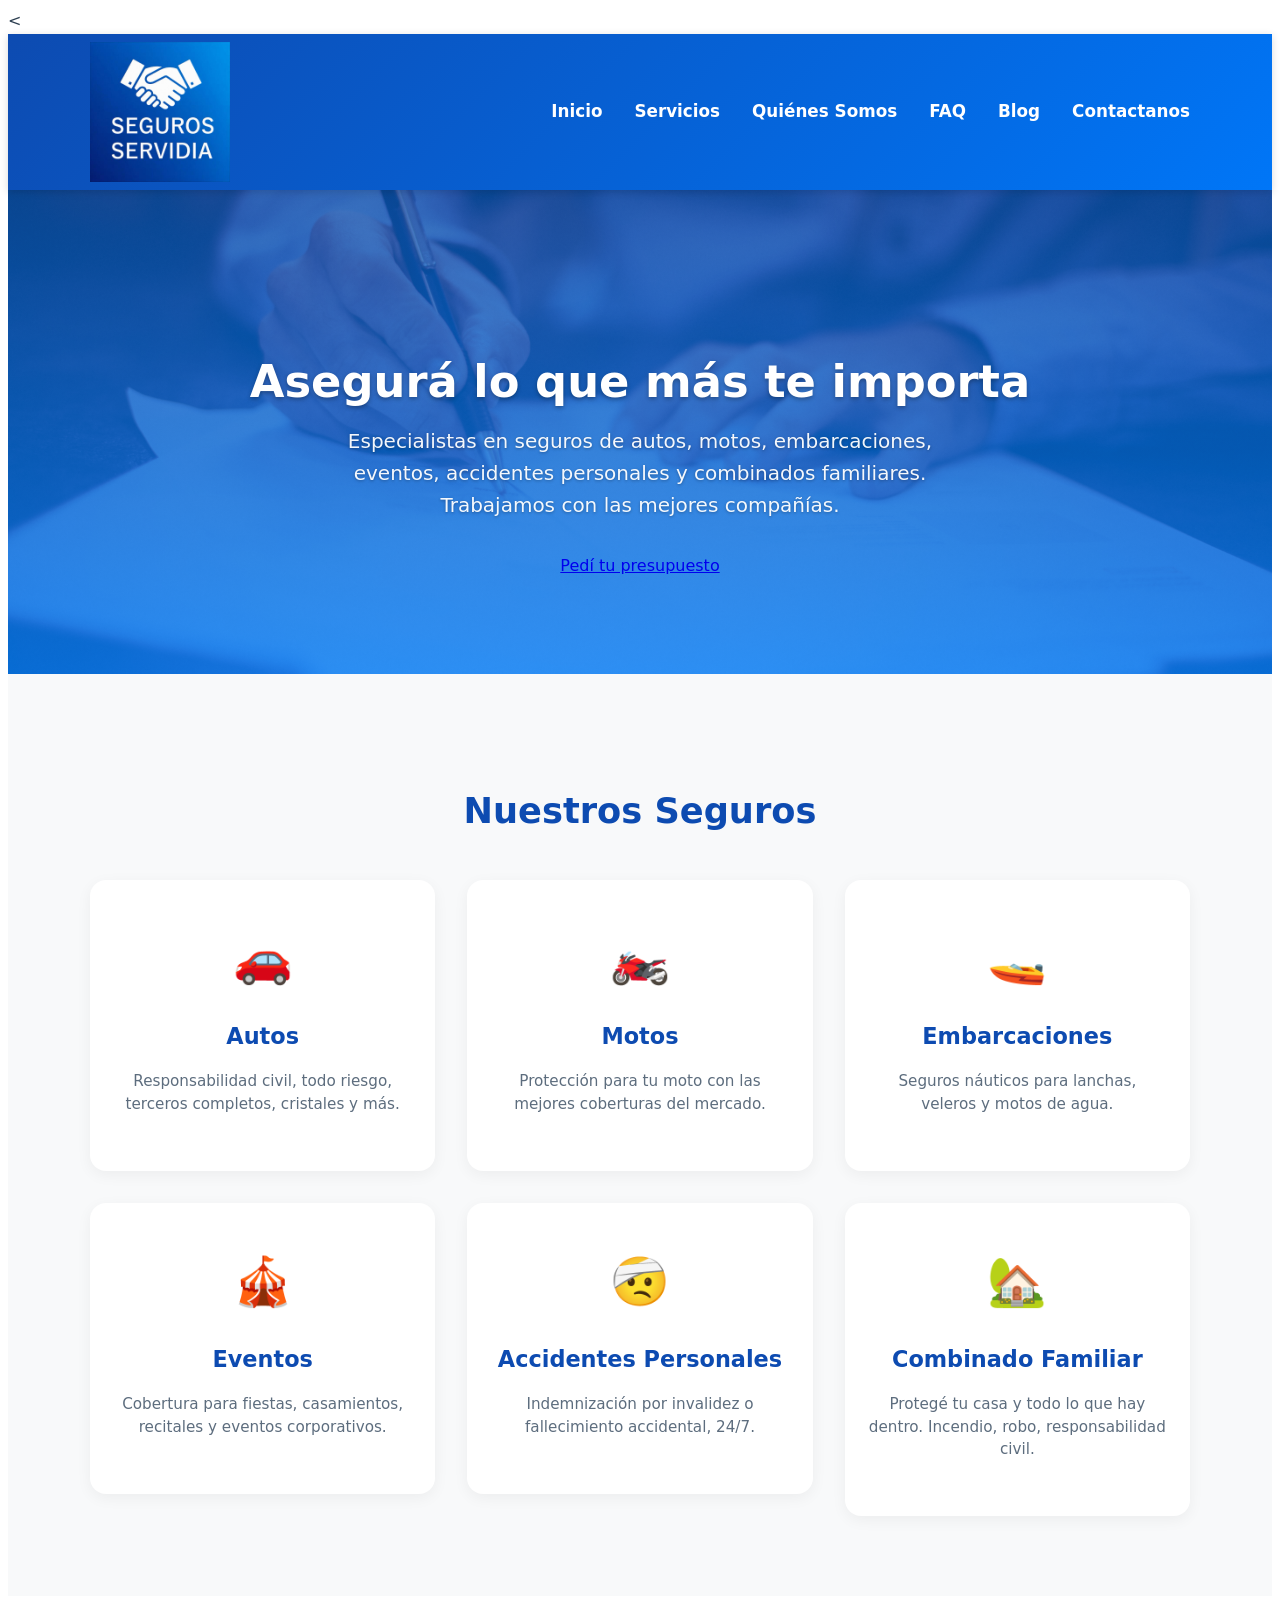
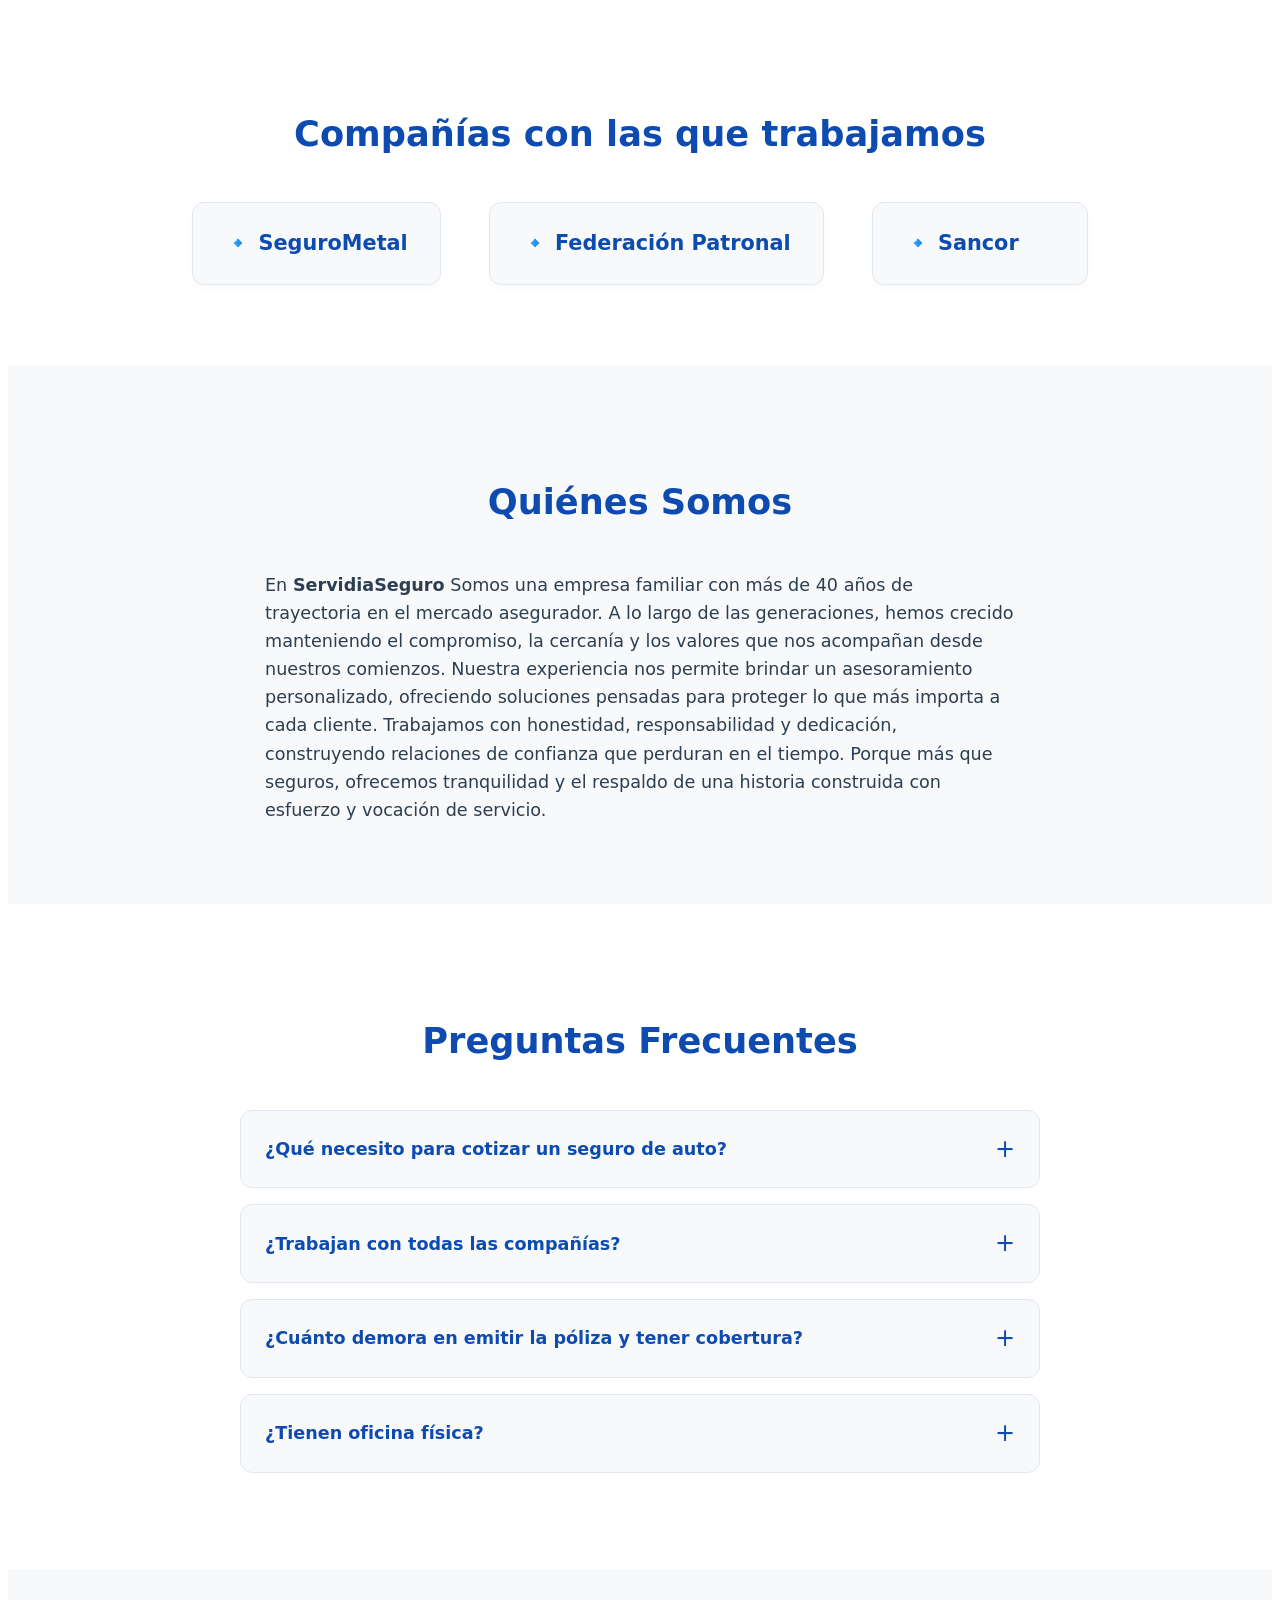
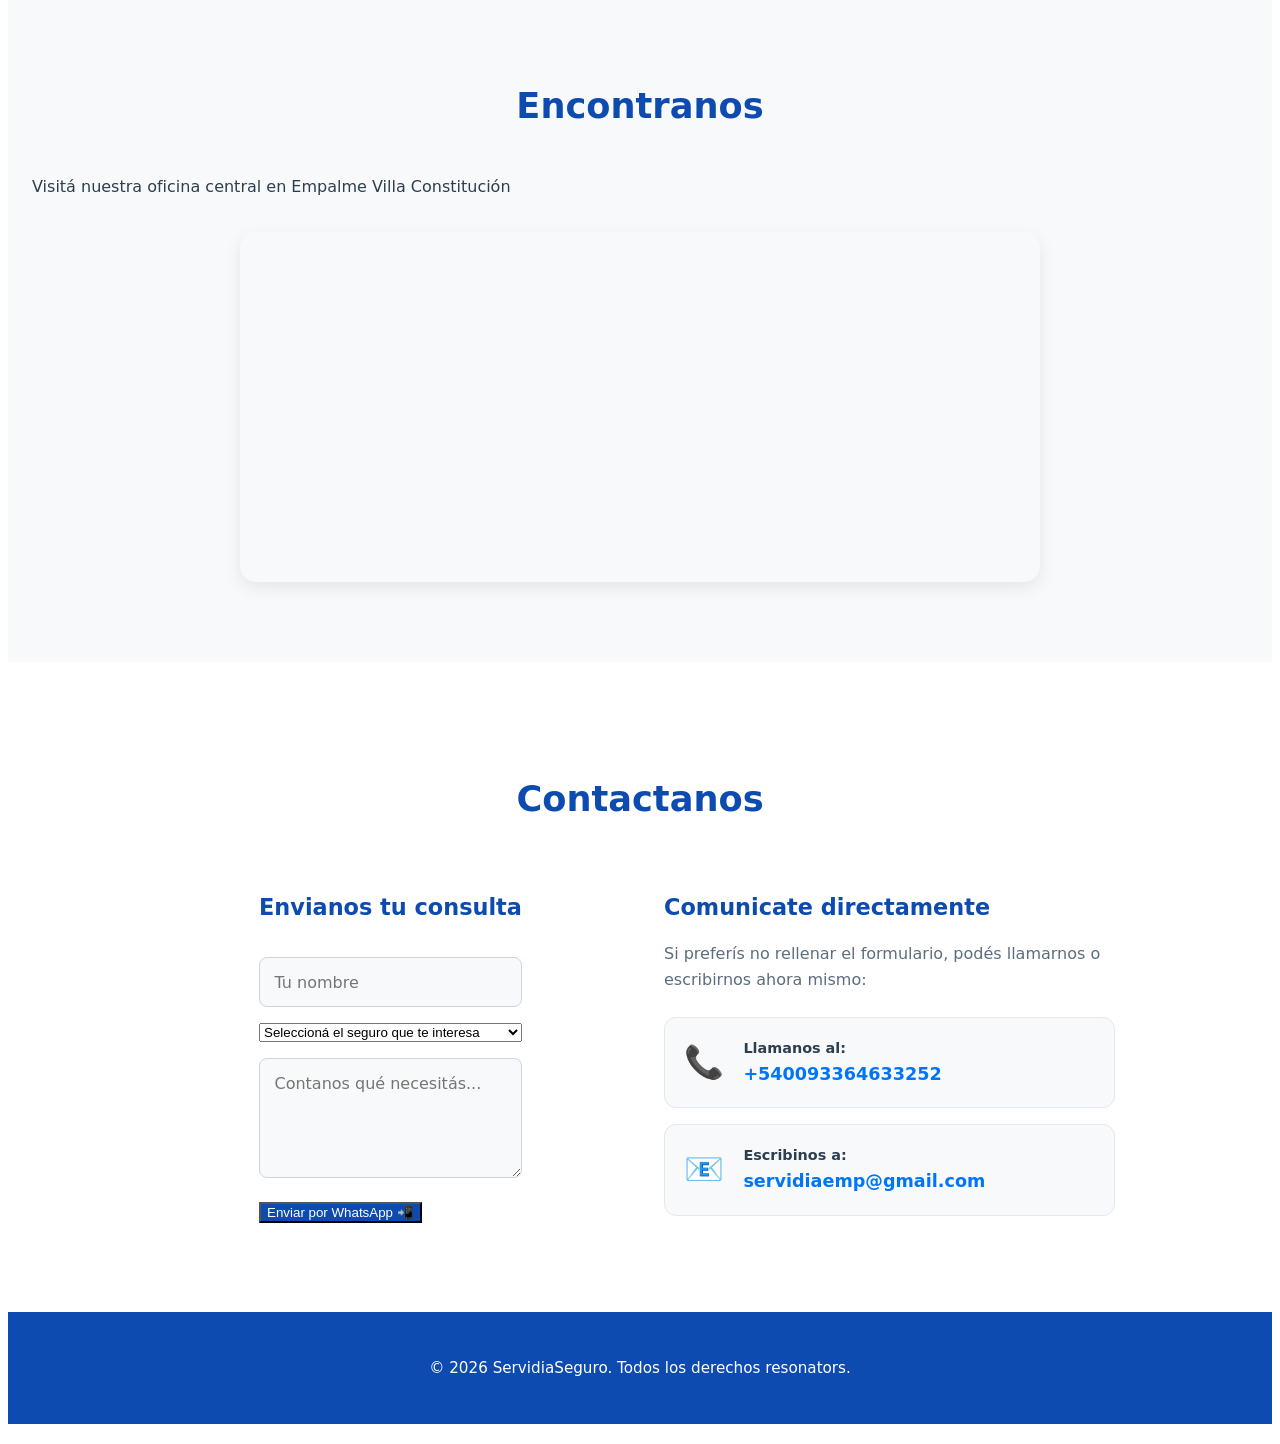
==== index.html @ 4198d8c7 "Add files via upload" ====
<<!DOCTYPE html>
<html lang="es">
<head>
    <meta charset="UTF-8">
    <meta name="viewport" content="width=device-width, initial-scale=1.0">
    <title>ServidiaSeguro – Protección inteligente</title>
    <link rel="stylesheet" href="estilos.css">
</head>
<body>

    <header>
        <div class="container">
            <div class="logo">
                <img src="LOGO.jpeg" alt="Servidia Seguros" class="logo-img-grande">
            </div>
            <nav>
                <ul>
                    <li><a href="index.html">Inicio</a></li>
                    <li><a href="#servicios">Servicios</a></li>
                    <li><a href="#quienes-somos">Quiénes Somos</a></li>
                    <li><a href="#faq">FAQ</a></li>
                    <li><a href="blog.html">Blog</a></li>
                    <li><a href="#contactanos">Contactanos</a></li>
                </ul>
            </nav>
        </div>
    </header>

    <section id="inicio" class="hero">
        <h1>Asegurá lo que más te importa</h1>
        <p>Especialistas en seguros de autos, motos, embarcaciones, eventos, accidentes personales y combinados familiares.<br> Trabajamos con las mejores compañías.</br> </p>
        <a href="#contactanos" class="btn">Pedí tu presupuesto</a>
    </section>

    <section id="servicios">
        <h2>Nuestros Seguros</h2>
        <div class="grid">
            <a href="#contactanos" class="card-link">
                <div class="card">
                    <div class="icono">🚗</div>
                    <h3>Autos</h3>
                    <p>Responsabilidad civil, todo riesgo, terceros completos, cristales y más.</p>
                </div>
            </a>
            <a href="#contactanos" class="card-link">
                <div class="card">
                    <div class="icono">🏍️</div>
                    <h3>Motos</h3>
                    <p>Protección para tu moto con las mejores coberturas del mercado.</p>
                </div>
            </a>
            <a href="#contactanos" class="card-link">
                <div class="card">
                    <div class="icono">🚤</div>
                    <h3>Embarcaciones</h3>
                    <p>Seguros náuticos para lanchas, veleros y motos de agua.</p>
                </div>
            </a>
            <a href="#contactanos" class="card-link">
                <div class="card">
                    <div class="icono">🎪</div>
                    <h3>Eventos</h3>
                    <p>Cobertura para fiestas, casamientos, recitales y eventos corporativos.</p>
                </div>
            </a>
            <a href="#contactanos" class="card-link">
                <div class="card">
                    <div class="icono">🤕</div>
                    <h3>Accidentes Personales</h3>
                    <p>Indemnización por invalidez o fallecimiento accidental, 24/7.</p>
                </div>
            </a>
            <a href="#contactanos" class="card-link">
                <div class="card">
                    <div class="icono">🏡</div>
                    <h3>Combinado Familiar</h3>
                    <p>Protegé tu casa y todo lo que hay dentro. Incendio, robo, responsabilidad civil.</p>
                </div>
            </a>
        </div>
    </section>

    <section id="companias">
        <h2>Compañías con las que trabajamos</h2>
        <div class="companias-lista">
            <div class="compania">🔹 SeguroMetal</div>
            <div class="compania">🔹 Federación Patronal</div>
            <div class="compania">🔹 Sancor</div>
        </div>
    </section>

    <section id="quienes-somos">
        <h2>Quiénes Somos</h2>
        <p>En <strong>ServidiaSeguro</strong> 

Somos una empresa familiar con más de 40 años de trayectoria en el mercado asegurador. A lo largo de las generaciones, hemos crecido manteniendo el compromiso, la cercanía y los valores que nos acompañan desde nuestros comienzos.

Nuestra experiencia nos permite brindar un asesoramiento personalizado, ofreciendo soluciones pensadas para proteger lo que más importa a cada cliente. Trabajamos con honestidad, responsabilidad y dedicación, construyendo relaciones de confianza que perduran en el tiempo.

Porque más que seguros, ofrecemos tranquilidad y el respaldo de una historia construida con esfuerzo y vocación de servicio.</p>
    </section>

    <section id="faq">
        <h2>Preguntas Frecuentes</h2>
        <div class="faq-container">
            <details>
                <summary>¿Qué necesito para cotizar un seguro de auto?</summary>
                <div class="faq-respuesta">
                    <p>Solo necesitamos el modelo, año y datos del titular. Con eso te armamos la mejor opción en minutos.</p>
                </div>
            </details>
            <details>
                <summary>¿Trabajan con todas las compañías?</summary>
                <div class="faq-respuesta">
                    <p>Colaboramos con SeguroMetal, Federación Patronal, Sancor y otras líderes.</p>
                </div>
            </details>
            <details>
                <summary>¿Cuánto demora en emitir la póliza y tener cobertura?</summary>
                <div class="faq-respuesta">
                    <p>La mayoría de las pólizas se emiten en el día, una vez que completamos los datos.</p>
                </div>
            </details>
            <details>
                <summary>¿Tienen oficina física?</summary>
                <div class="faq-respuesta">
                    <p>Sí, nos encontramos en Empalme Villa Constitución (Italia 90) y en San Nicolas (Moreno 211). También hacemos todo de forma virtual si lo preferís.</p>
                </div>
            </details>
        </div>
    </section>

   <section id="ubicacion">
    <h2>Encontranos</h2>
    <p>Visitá nuestra oficina central en Empalme Villa Constitución</p>
    
    <div class="mapa-contenedor">
        
        <iframe src="https://www.google.com/maps/embed?pb=!1m18!1m12!1m3!1d3336.2253748899534!2d-60.384009188986916!3d-33.26059158770318!2m3!1f0!2f0!3f0!3m2!1i1024!2i768!4f13.1!3m3!1m2!1s0x95b76de46439a6bd%3A0x755d11e213865b2c!2sSEGUROS%20SERVIDIA!5e0!3m2!1ses!2sar!4v1781821529628!5m2!1ses!2sar"  style="border:0;" allowfullscreen="" loading="lazy" referrerpolicy="no-referrer-when-downgrade"><iframe>  style="border:0;" allowfullscreen="" loading="lazy" referrerpolicy="no-referrer-when-downgrade"></iframe>
        
    </div>
</section>
<section id="contactanos">
        <h2>Contactanos</h2>
        
        <div class="contacto-wrapper">
            
            <form id="form-whatsapp" class="contacto-form">
                <h3>Envianos tu consulta</h3>
                <input type="text" id="wa-nombre" placeholder="Tu nombre" required>
                
                <select id="wa-seguro" required>
                    <option value="" disabled selected>Seleccioná el seguro que te interesa</option>
                    <option value="Auto">Seguro de Auto</option>
                    <option value="Moto">Seguro de Moto</option>
                    <option value="Hogar">Seguro de Hogar</option>
                    <option value="Vida">Seguro de Vida</option>
                    <option value="Comercio">Seguro de Comercio / Empresa</option>
                    <option value="Otro">Otro / Otra consulta</option>
                </select>
                
                <textarea id="wa-mensaje" placeholder="Contanos qué necesitás..." required></textarea>
                
                <button type="submit" class="btn">Enviar por WhatsApp 📲</button>
            </form>
            <div class="contacto-directo">
                <h3>Comunicate directamente</h3>
                <p>Si preferís no rellenar el formulario, podés llamarnos o escribirnos ahora mismo:</p>
                
                <div class="info-item">
                    <span class="icono-contacto">📞</span>
                    <div>
                        <strong>Llamanos al:</strong>
                        <a href="tel:+540093364633252">+540093364633252</a>
                    </div>
                </div>

                <div class="info-item">
                    <span class="icono-contacto">📧</span>
                    <div>
                        <strong>Escribinos a:</strong>
                        <a href="mailto:servidiaemp@gmail.com">servidiaemp@gmail.com</a>
                    </div>
                </div>
            </div>

        </div>
    </section>

    <footer>
        <p>© 2026 ServidiaSeguro. Todos los derechos resonators.</p>
    </footer>

    <script>
        document.getElementById('form-whatsapp').addEventListener('submit', function(event) {
            event.preventDefault(); 

            var nombre = document.getElementById('wa-nombre').value;
            var seguro = document.getElementById('wa-seguro').value;
            var mensaje = document.getElementById('wa-mensaje').value;

            var numeroWhatsApp = "+5493400661689"; 

            var texto = "Hola Servidia Seguros, mi nombre es *" + nombre + "*.%0A" +
                        "Me interesa consultar por un seguro para *" + seguro + "*.%0A" +
                        "Mensaje: " + mensaje;

            var url = "https://wa.me/" + numeroWhatsApp + "?text=" + texto;
            window.open(url, '_blank');
        });
    </script></body>
</html>        
<h2>
---- estilos.css ----
//* ========== RESET Y CONFIGURACIÓN GENERAL ========== */
*,
*::before,
*::after {
    box-sizing: border-box;
    margin: 0;
    padding: 0;
}
html {
    scroll-behavior: smooth;
}
body {
    font-family: 'Segoe UI', system-ui, -apple-system, sans-serif;
    color: #2c3e50; /* Texto oscuro principal */
    line-height: 1.6;
    background-color: #ffffff; /* CORREGIDO: Fondo general blanco */
}
img {
    max-width: 100%;
    display: block;
}

:root {
    --azul-oscuro: #0d4bb1;
    --azul-medio: #0076f7;
    --naranja: #e67e22;          
    --naranja-hover: #d35400;    
    --blanco: #ffffff; 
    --gris-claro: #f8f9fa;
    --texto-suave: #5d6d7e;
}

.container {
    max-width: 1100px;
    margin: 0 auto;
    padding: 0 1.5rem;
}

/* ========== CABECERA Y NAVEGACIÓN ========== */
header {
    /* CORREGIDO: El encabezado tiene exactamente el mismo degradado que tu logo */
    background: linear-gradient(135deg, #0d4bb1 0%, #0076f7 100%);
    color: #ffffff;
    position: sticky;
    top: 0;
    z-index: 1000;
    box-shadow: 0 2px 8px rgba(0,0,0,0.15);
}
header .container {
    display: flex;
    flex-wrap: wrap;
    align-items: center;
    justify-content: space-between;
    padding-top: 0.5rem;   
    padding-bottom: 0.5rem;
}

/* Logo grande, destacado y NO cliqueable */
.logo-img-grande {
    height: 140px; /* Tamaño grande ideal para lucir la marca */
    width: auto;
    display: block;
    cursor: default;        
    pointer-events: none;   
}

nav ul {
    list-style: none;
    display: flex;
    flex-wrap: wrap;
    align-items: center;
    gap: 2rem;
}
nav a {
    color: #ffffff;
    text-decoration: none;
    font-weight: 600;
    font-size: 1.05rem;
    transition: color 0.2s;
}
nav a:hover {
    color: #b3d4ff; /* Resalte azul claro */
}

/* ========== SECCIÓN HERO ========== */
.hero {
    /* Agregamos tu imagen de fondo con una capa azul semitransparente para que el texto se lea perfecto */
    background-image: linear-gradient(rgba(13, 75, 177, 0.75), rgba(0, 118, 247, 0.8)), url('FOTO primera pagina.jpg');
    background-size: cover;       /* Hace que la imagen cubra todo el espacio sin deformarse */
    background-position: center;  /* Centra la imagen para que se vean las manos y el papel */
    background-repeat: no-repeat; /* Evita que la imagen se repita como un mosaico */
    
    color: #ffffff;
    text-align: center;
    padding: 8rem 1.5rem 6rem;    /* Agrandamos un poco el espacio para que la foto luzca más */
}

.hero h1 {
    font-size: 2.8rem;
    margin-bottom: 1rem;
    line-height: 1.2;
    text-shadow: 0 2px 4px rgba(0,0,0,0.3); /* Una sombrita al texto para que resalte aún más */
}

.hero p {
    font-size: 1.25rem;
    max-width: 600px;
    margin: 0 auto 2rem;
    opacity: 0.95;
    text-shadow: 0 1px 3px rgba(0,0,0,0.3);
}
/* ========== SECCIONES GENERALES ========== */
section {
    padding: 5rem 1.5rem;
}
section h2 {
    text-align: center;
    font-size: 2.2rem;
    margin-bottom: 2.5rem;
    color: #0d4bb1; /* Títulos de secciones en azul */
}

/* ========== SERVICIOS ========== */
#servicios {
    background: #f8f9fa; /* Fondo gris claro sutil para contrastar tarjetas */
}
.grid {
    display: grid;
    grid-template-columns: repeat(auto-fit, minmax(260px, 1fr));
    gap: 2rem;
    max-width: 1100px;
    margin: 0 auto;
}
.card-link {
    text-decoration: none;
    color: inherit;
    display: block;
    border-radius: 16px;
    transition: transform 0.2s, box-shadow 0.2s;
}
.card-link:hover {
    transform: translateY(-6px);
    box-shadow: 0 14px 28px rgba(0,0,0,0.1);
}
.card {
    background: #ffffff; 
    border-radius: 16px;
    padding: 2.5rem 1.5rem;
    text-align: center;
    box-shadow: 0 4px 15px rgba(0, 0, 0, 0.05);
}
.card .icono {
    font-size: 3rem;
    margin-bottom: 1rem;
}
.card h3 {
    color: #0d4bb1; 
    margin-bottom: 0.7rem;
    font-size: 1.4rem;
    font-weight: 700;
}
.card p {
    color: #5d6d7e; 
    font-size: 0.95rem;
    line-height: 1.5;
}

/* ========== COMPAÑÍAS ========== */
#companias {
    background: #ffffff;
}
.companias-lista {
    display: flex;
    flex-wrap: wrap;
    justify-content: center;
    gap: 3rem;
    margin-top: 2rem;
}
.compania {
    background: #f8f9fa;
    border: 1px solid #e2e8f0;
    padding: 1.5rem 2rem;
    border-radius: 12px;
    font-size: 1.3rem;
    font-weight: 600;
    color: #0d4bb1;
    min-width: 150px;
    box-shadow: 0 4px 6px rgba(0,0,0,0.02);
}

/* ========== QUIÉNES SOMOS ========== */
#quienes-somos {
    background: #f8f9fa;
}
#quienes-somos p {
    max-width: 750px;
    margin: 0 auto;
    font-size: 1.1rem;
    color: #2c3e50;
}

/* ========== FAQ ========== */
#faq {
    background: #ffffff;
}
.faq-container {
    max-width: 800px;
    margin: 0 auto;
}
details {
    background: #f8f9fa;
    border: 1px solid #e2e8f0;
    border-radius: 12px;
    margin-bottom: 1rem;
    overflow: hidden;
}
summary {
    padding: 1.2rem 1.5rem;
    font-size: 1.1rem;
    font-weight: 600;
    color: #0d4bb1;
    cursor: pointer;
    list-style: none;
    display: flex;
    justify-content: space-between;
    align-items: center;
}
summary::-webkit-details-marker {
    display: none;
}
summary::after {
    content: '+';
    font-size: 1.5rem;
    font-weight: 400;
    color: #0d4bb1;
    transition: transform 0.3s;
}
details[open] summary::after {
    content: '−';
    transform: rotate(180deg);
}
.faq-respuesta {
    padding: 0 1.5rem 1.2rem;
    color: #4a5568;
    line-height: 1.6;
}

/* ========== UBICACIÓN ========== */
#ubicacion {
    background: #f8f9fa;
}
.mapa-contenedor {
    max-width: 800px;
    margin: 2rem auto 0;
    border-radius: 16px;
    overflow: hidden;
    box-shadow: 0 6px 18px rgba(0,0,0,0.08);
}
.mapa-contenedor iframe {
    width: 100%;
    height: 350px;
    border: 0;
}

/* ========== CONTACTO ========== */
#contactanos {
    background: #ffffff;
}
form {
    max-width: 550px;
    margin: 0 auto;
    display: flex;
    flex-direction: column;
    gap: 1rem;
}
input,
textarea {
    width: 100%;
    padding: 0.9rem;
    border: 1px solid #cbd5e1;
    background: #f8f9fa;
    color: #2c3e50;
    border-radius: 8px;
    font-family: inherit;
    font-size: 1rem;
    transition: border-color 0.3s;
}
input:focus,
textarea:focus {
    outline: none;
    border-color: #0d4bb1;
    box-shadow: 0 0 0 3px rgba(13, 75, 177, 0.15);
}
textarea {
    resize: vertical;
    min-height: 120px;
}
form button {
    align-self: flex-start;
    background: #0d4bb1;
    color: #ffffff;
}
form button:hover {
    background: #0076f7;
}

/* ========== FOOTER ========== */
footer {
    background: #0d4bb1;
    color: #ffffff;
    text-align: center;
    padding: 1.8rem;
    font-size: 0.95rem;
}

/* ========== BLOG MINI ========== */
.blog-mini {
    background: #f8f9fa;
    padding: 3rem 1.5rem;
    text-align: center;
}
.blog-mini h2 {
    margin-bottom: 1rem;
}
.blog-mini .btn {
    margin-top: 1.5rem;
    background: #0d4bb1;
    color: #ffffff;
}
.blog-mini .btn:hover {
    background: #0076f7;
}

/* ========== RESPONSIVE ========== */
@media (max-width: 650px) {
    header .container {
        flex-direction: column;
        gap: 0.8rem;
    }
    .logo-img-grande {
        height: 100px; 
    }
    .hero h1 {
        font-size: 2rem;
    }
    section h2 {
        font-size: 1.8rem;
    }
}
/* ========== NUEVOS ESTILOS PARA CONTACTO MIXTO ========== */
.contacto-wrapper {
    display: grid;
    grid-template-columns: repeat(auto-fit, minmax(300px, 1fr));
    gap: 3rem;
    max-width: 950px;
    margin: 0 auto;
}

.contacto-form h3, 
.contacto-directo h3 {
    color: #0d4bb1;
    font-size: 1.4rem;
    margin-bottom: 1rem;
    text-align: left;
}

.contacto-directo p {
    color: #5d6d7e;
    margin-bottom: 1.5rem;
    font-size: 1rem;
}

/* Tarjetas individuales de teléfono y mail */
.info-item {
    display: flex;
    align-items: center;
    gap: 1.2rem;
    background: #f8f9fa;
    padding: 1.2rem;
    border-radius: 12px;
    border: 1px solid #e2e8f0;
    margin-bottom: 1rem;
    transition: transform 0.2s;
}

.info-item:hover {
    transform: translateY(-2px);
    box-shadow: 0 4px 10px rgba(0,0,0,0.05);
}

.icono-contacto {
    font-size: 2rem;
}

.info-item strong {
    display: block;
    color: #2c3e50;
    font-size: 0.9rem;
}

.info-item a {
    color: #0076f7;
    text-decoration: none;
    font-weight: 600;
    font-size: 1.1rem;
}

.info-item a:hover {
    text-decoration: underline;
}

/* Ajuste para que el botón del formulario no se estire feo */
.contacto-form .btn {
    align-self: flex-start;
    margin-top: 0.5rem;
    background: #0d4bb1;
    color: #ffffff;
}
.contacto-form .btn:hover {
    background: #0076f7;
}
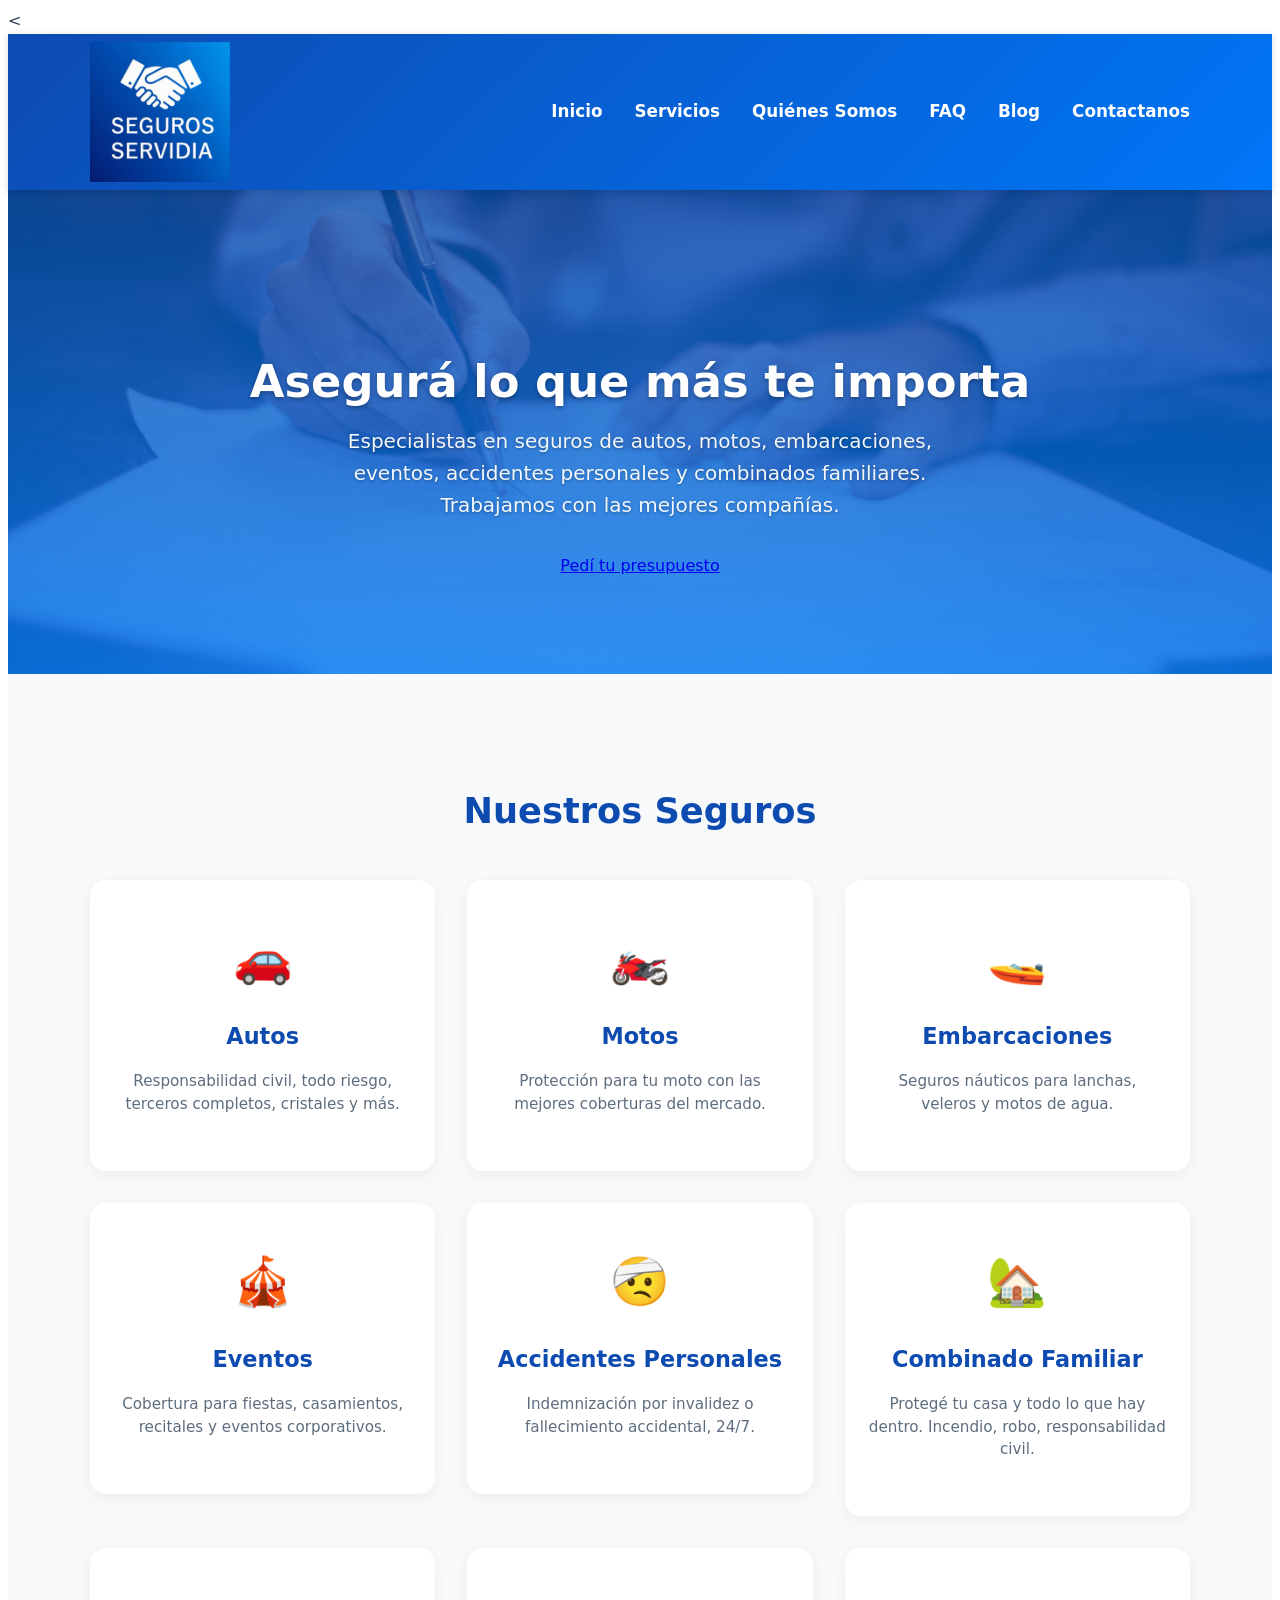
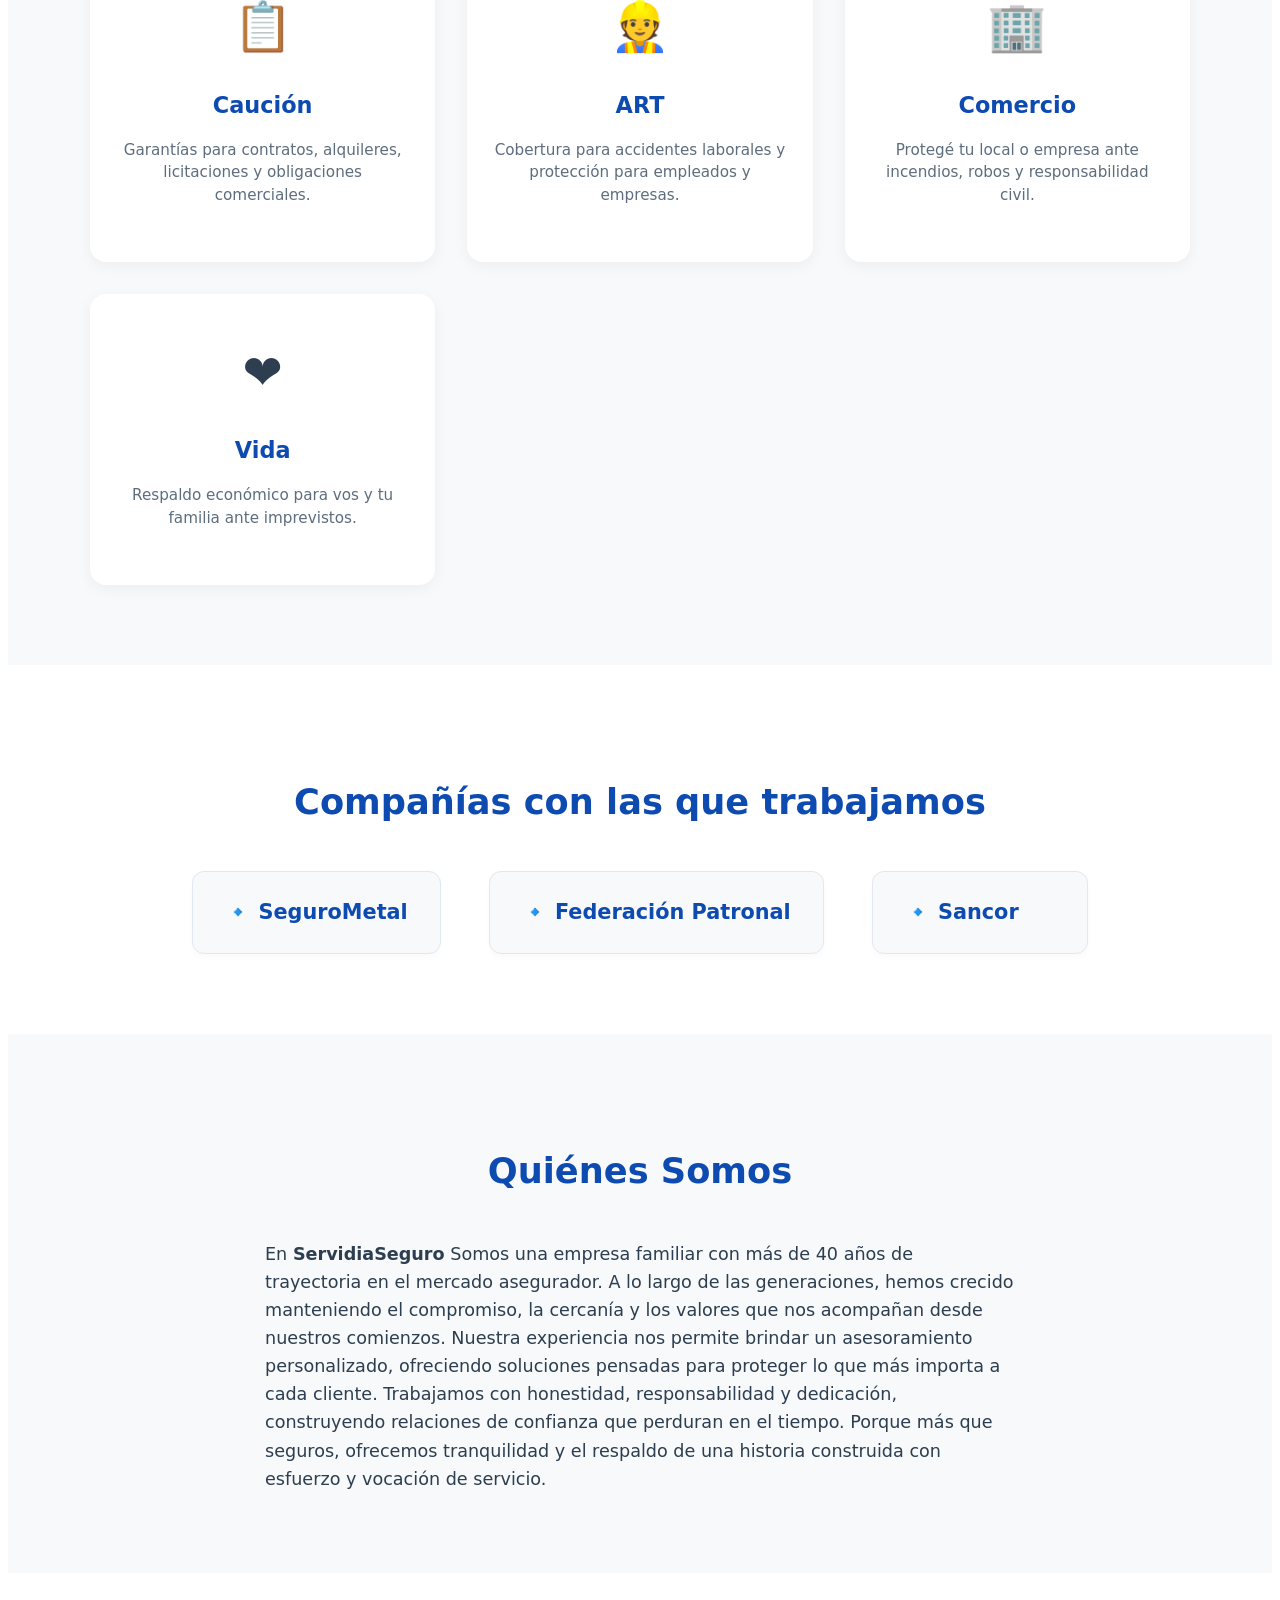
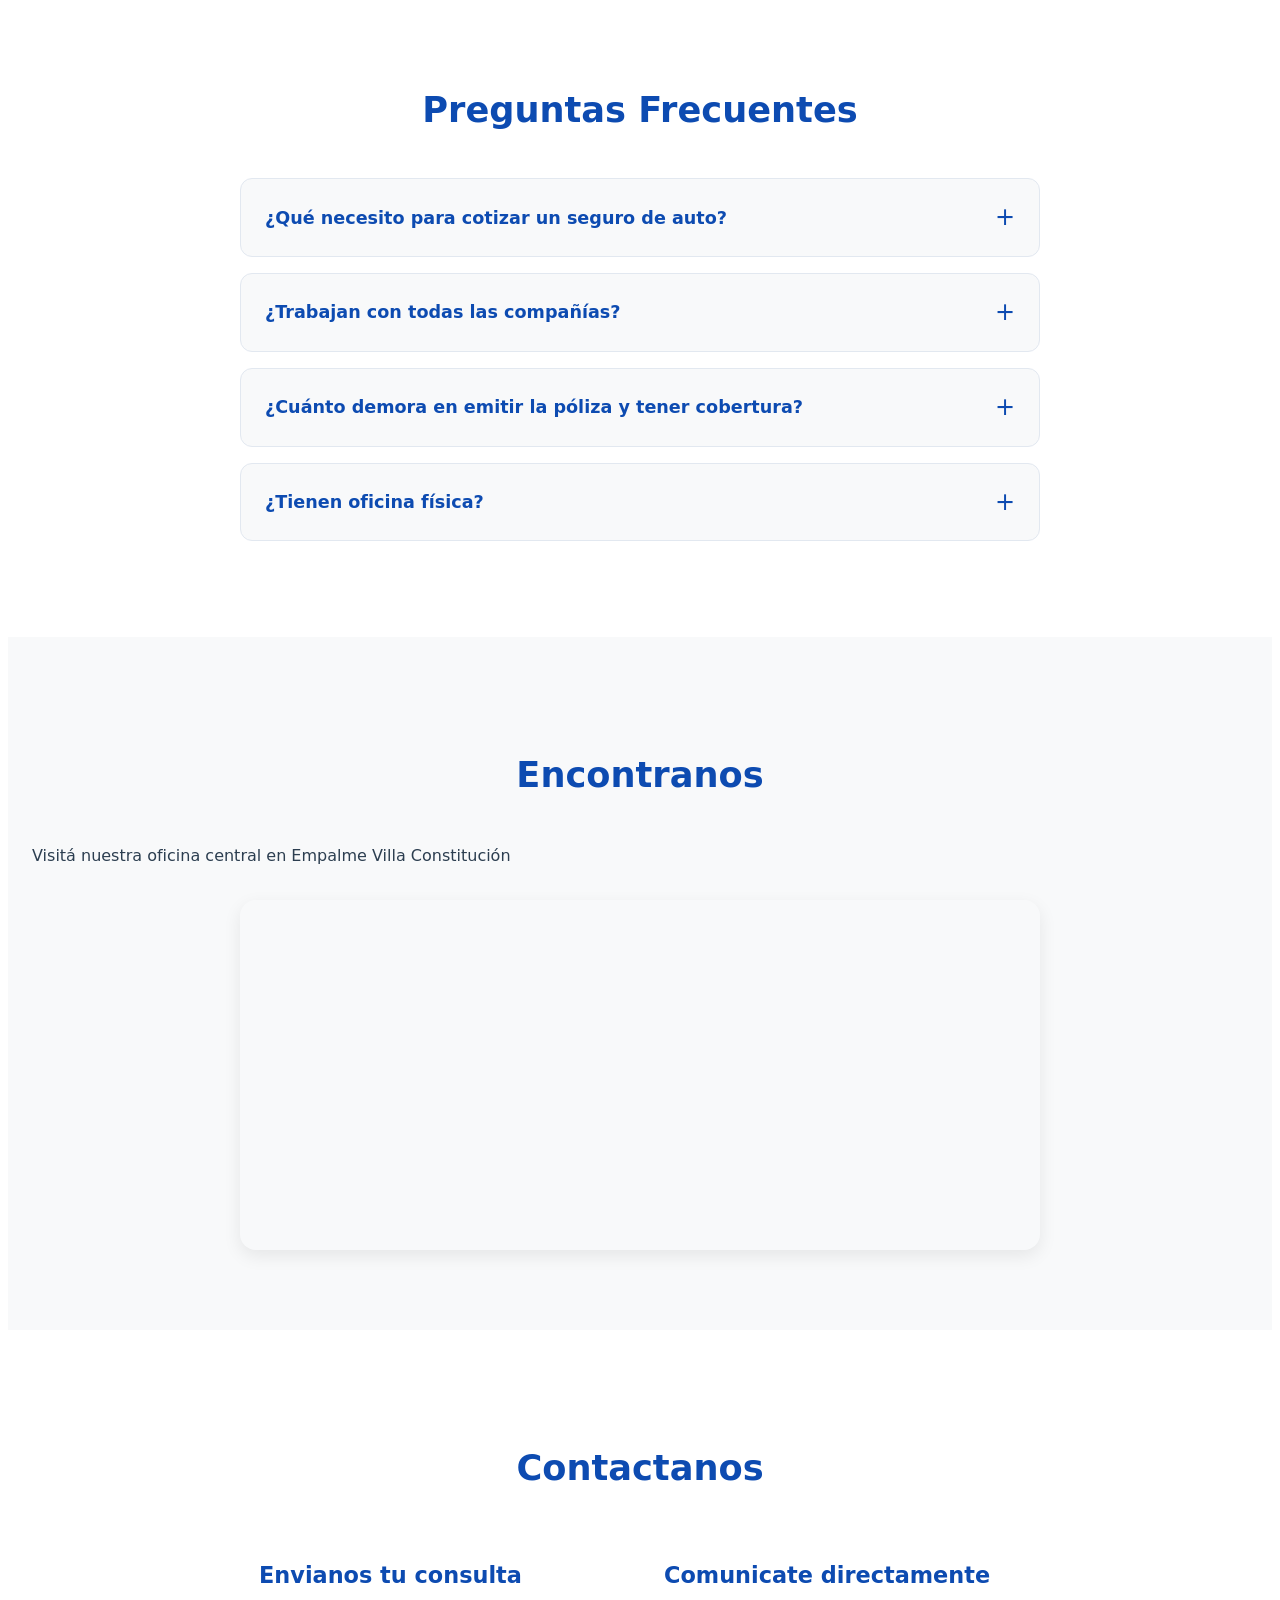
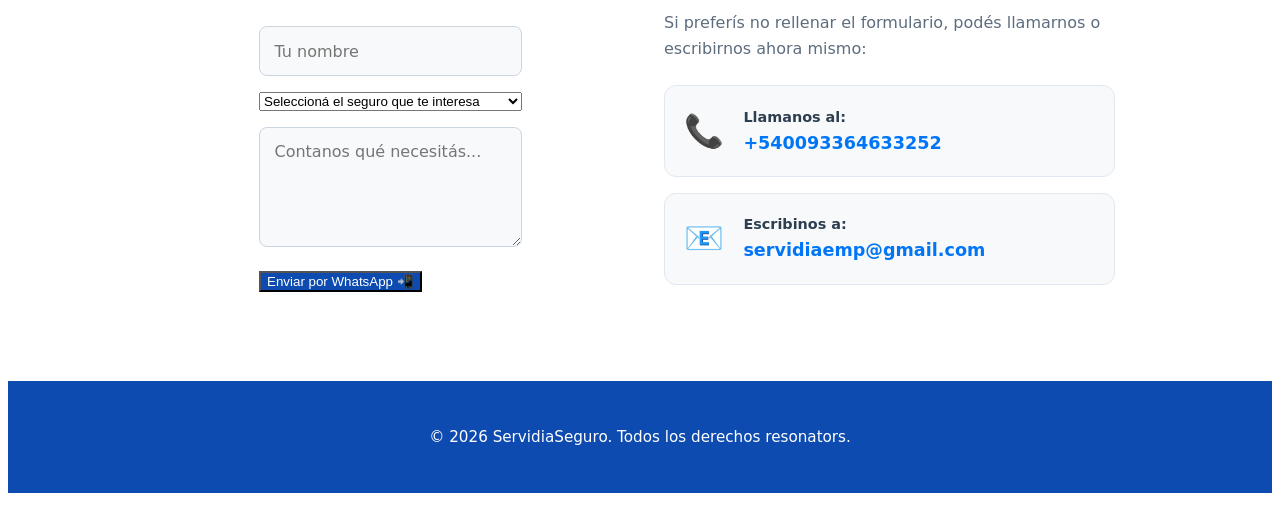
==== commit cacb7336: "Update index.html" ====
--- a/index.html
+++ b/index.html
@@ -77,9 +77,36 @@
                     <p>Protegé tu casa y todo lo que hay dentro. Incendio, robo, responsabilidad civil.</p>
                 </div>
             </a>
-        </div>
-    </section>
-
+            <a href="#contactanos" class="card-link">
+    <div class="card">
+        <div class="icono">📋</div>
+        <h3>Caución</h3>
+        <p>Garantías para contratos, alquileres, licitaciones y obligaciones comerciales.</p>
+    </div>
+</a>
+<a href="#contactanos" class="card-link">
+    <div class="card">
+        <div class="icono">👷</div>
+        <h3>ART</h3>
+        <p>Cobertura para accidentes laborales y protección para empleados y empresas.</p>
+    </div>
+</a>
+<a href="#contactanos" class="card-link">
+    <div class="card">
+        <div class="icono">🏢</div>
+        <h3>Comercio</h3>
+        <p>Protegé tu local o empresa ante incendios, robos y responsabilidad civil.</p>
+    </div>
+</a>
+<a href="#contactanos" class="card-link">
+    <div class="card">
+        <div class="icono">❤️</div>
+        <h3>Vida</h3>
+        <p>Respaldo económico para vos y tu familia ante imprevistos.</p>
+    </div>
+</a>
+        </div>
+    </section>
     <section id="companias">
         <h2>Compañías con las que trabajamos</h2>
         <div class="companias-lista">
@@ -136,8 +163,8 @@
     
     <div class="mapa-contenedor">
         
-        <iframe src="https://www.google.com/maps/embed?pb=!1m18!1m12!1m3!1d3336.2253748899534!2d-60.384009188986916!3d-33.26059158770318!2m3!1f0!2f0!3f0!3m2!1i1024!2i768!4f13.1!3m3!1m2!1s0x95b76de46439a6bd%3A0x755d11e213865b2c!2sSEGUROS%20SERVIDIA!5e0!3m2!1ses!2sar!4v1781821529628!5m2!1ses!2sar"  style="border:0;" allowfullscreen="" loading="lazy" referrerpolicy="no-referrer-when-downgrade"><iframe>  style="border:0;" allowfullscreen="" loading="lazy" referrerpolicy="no-referrer-when-downgrade"></iframe>
-        
+        <iframe src="https://www.google.com/maps/embed?pb=!1m18!1m12!1m3!1d3336.2253748899534!2d-60.384009188986916!3d-33.26059158770318!2m3!1f0!2f0!3f0!3m2!1i1024!2i768!4f13.1!3m3!1m2!1s0x95b76de46439a6bd%3A0x755d11e213865b2c!2sSEGUROS%20SERVIDIA!5e0!3m2!1ses!2sar!4v1781821529628!5m2!1ses!2sar"  style="border:0;" allowfullscreen="" loading="lazy" referrerpolicy="no-referrer-when-downgrade"><iframe>  style="border:0;" allowfullscreen="" loading="lazy" referrerpolicy="no-referrer-when-downgrade">
+        </iframe> 
     </div>
 </section>
 <section id="contactanos">
@@ -210,4 +237,4 @@
         });
     </script></body>
 </html>        
-<h2>+<h2>
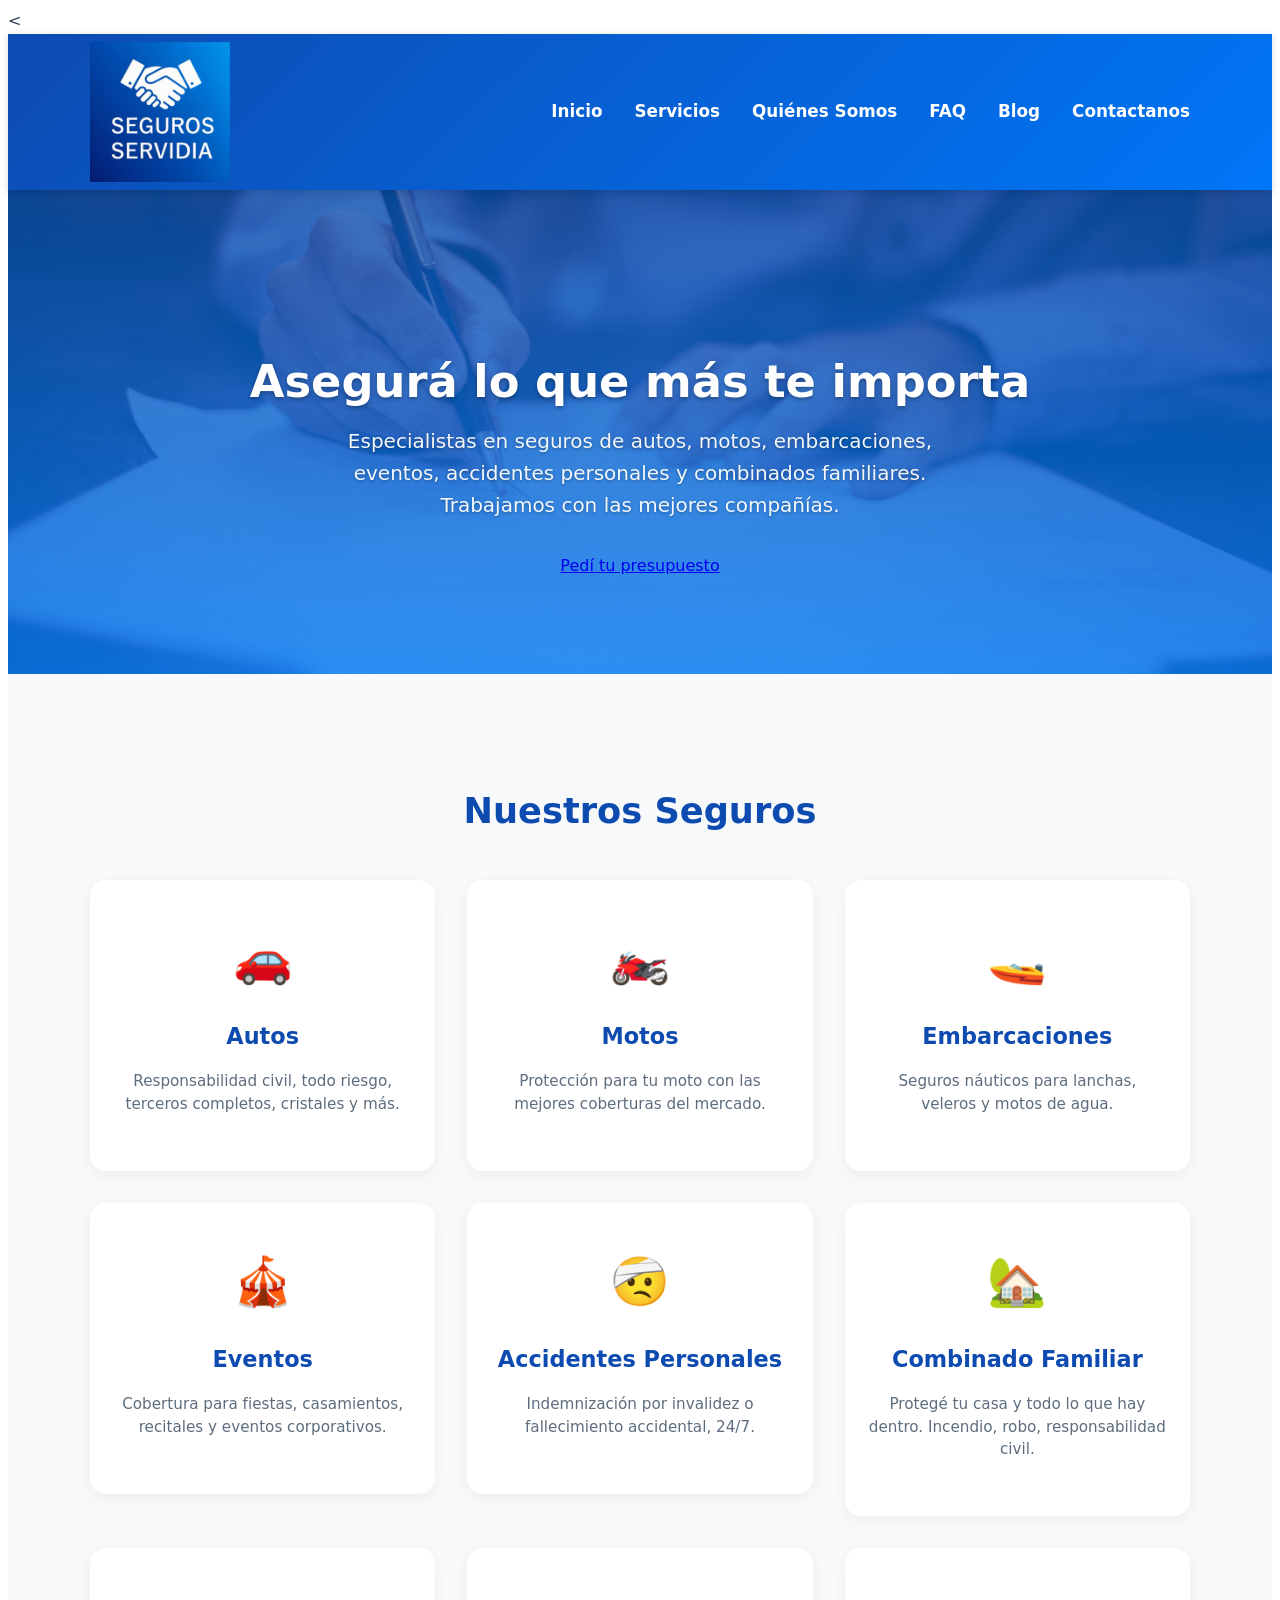
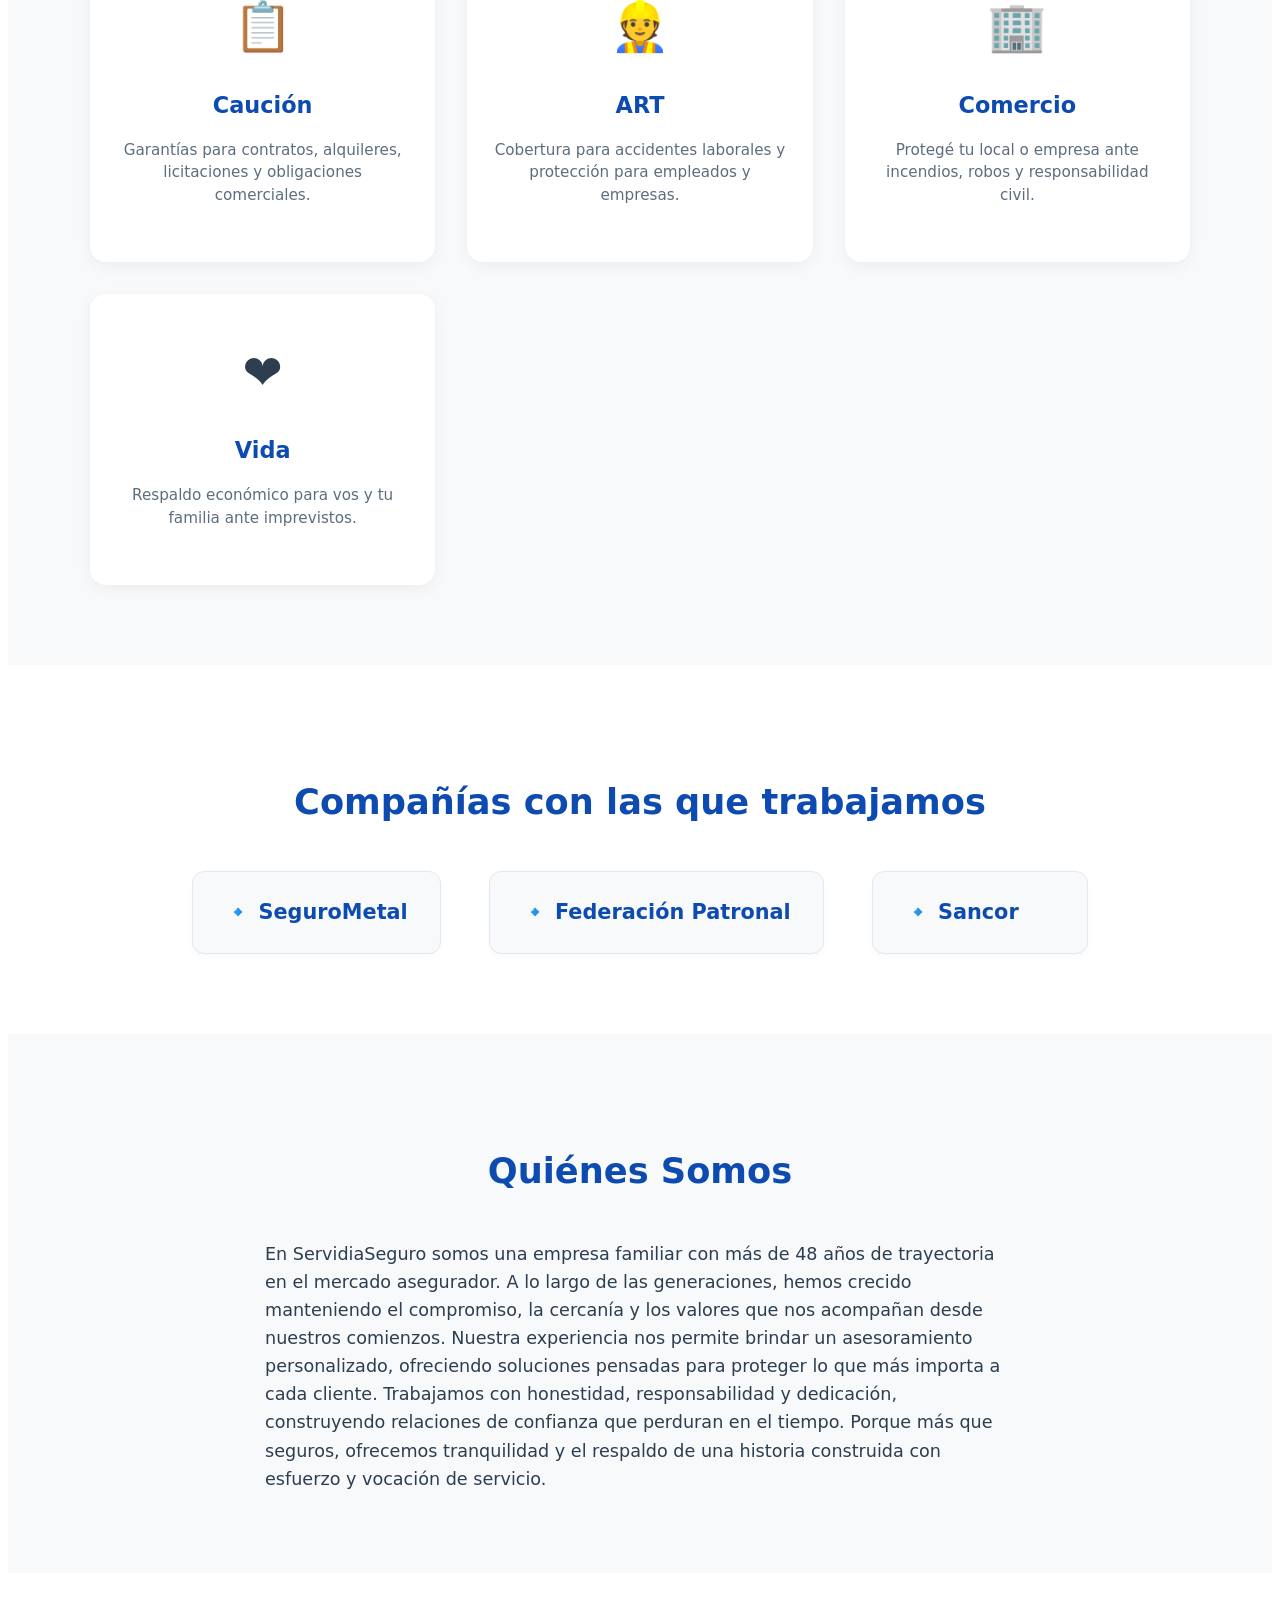
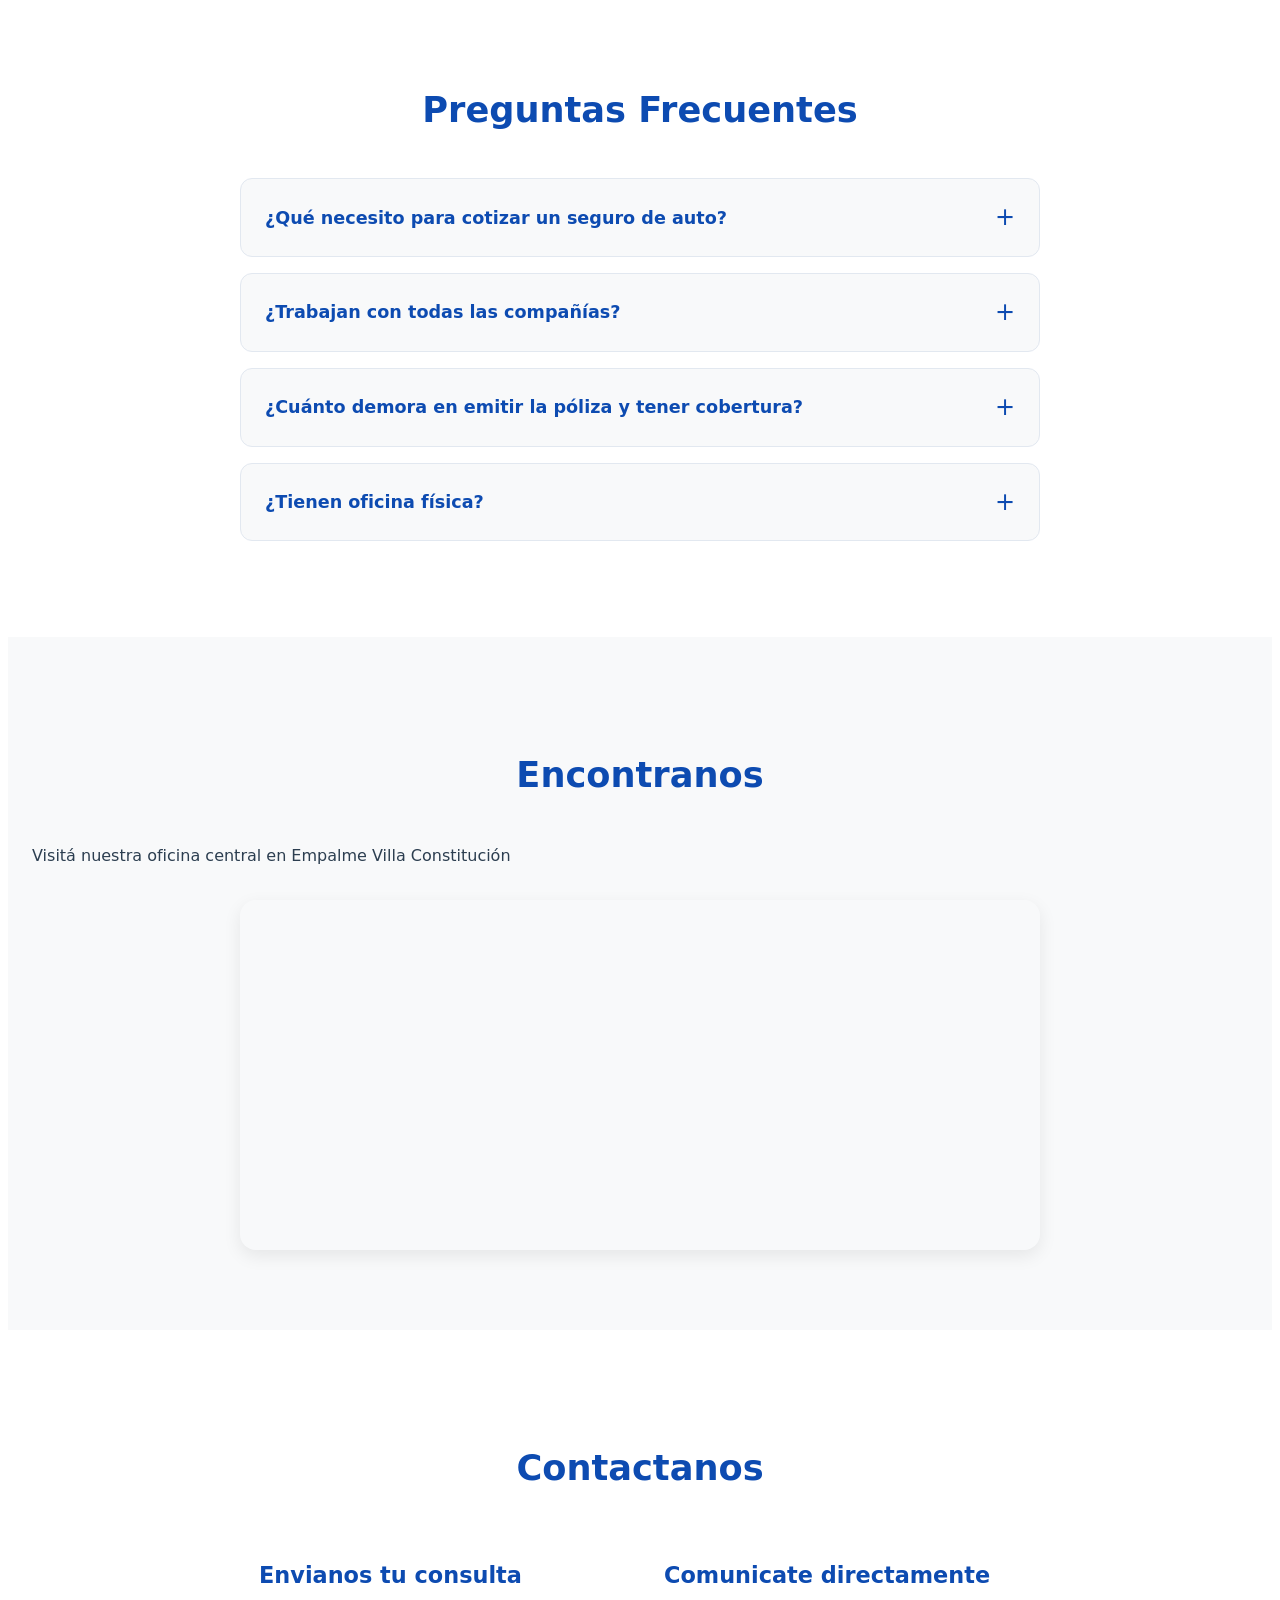
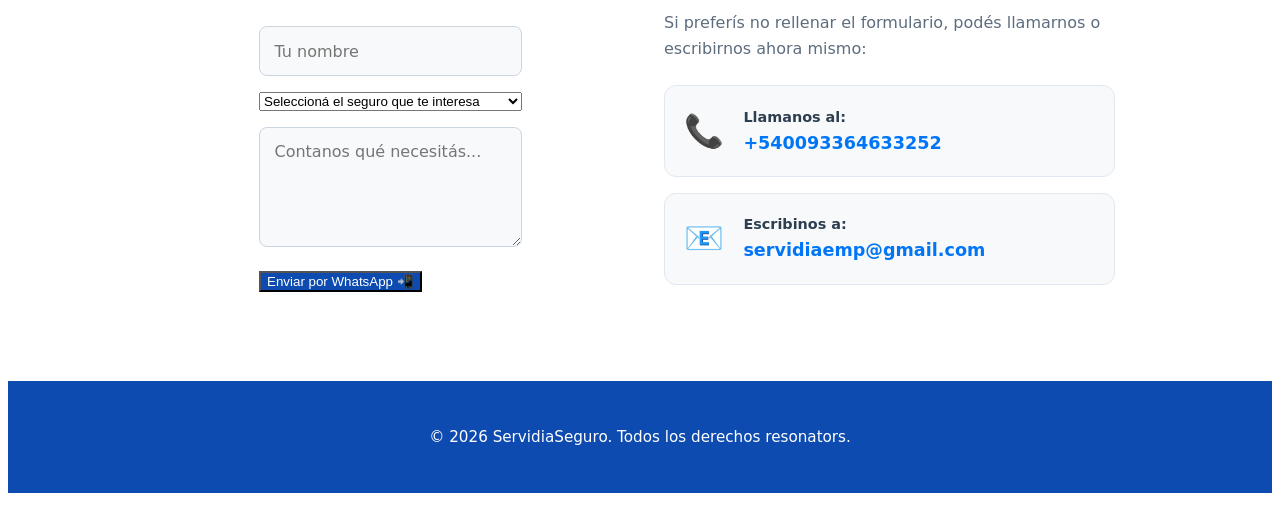
==== commit bb7df208: "Update index.html" ====
--- a/index.html
+++ b/index.html
@@ -118,12 +118,8 @@
 
     <section id="quienes-somos">
         <h2>Quiénes Somos</h2>
-        <p>En <strong>ServidiaSeguro</strong> 
-
-Somos una empresa familiar con más de 40 años de trayectoria en el mercado asegurador. A lo largo de las generaciones, hemos crecido manteniendo el compromiso, la cercanía y los valores que nos acompañan desde nuestros comienzos.
-
+        <p>En ServidiaSeguro somos una empresa familiar con más de 48 años de trayectoria en el mercado asegurador. A lo largo de las generaciones, hemos crecido manteniendo el compromiso, la cercanía y los valores que nos acompañan desde nuestros comienzos.
 Nuestra experiencia nos permite brindar un asesoramiento personalizado, ofreciendo soluciones pensadas para proteger lo que más importa a cada cliente. Trabajamos con honestidad, responsabilidad y dedicación, construyendo relaciones de confianza que perduran en el tiempo.
-
 Porque más que seguros, ofrecemos tranquilidad y el respaldo de una historia construida con esfuerzo y vocación de servicio.</p>
     </section>
 
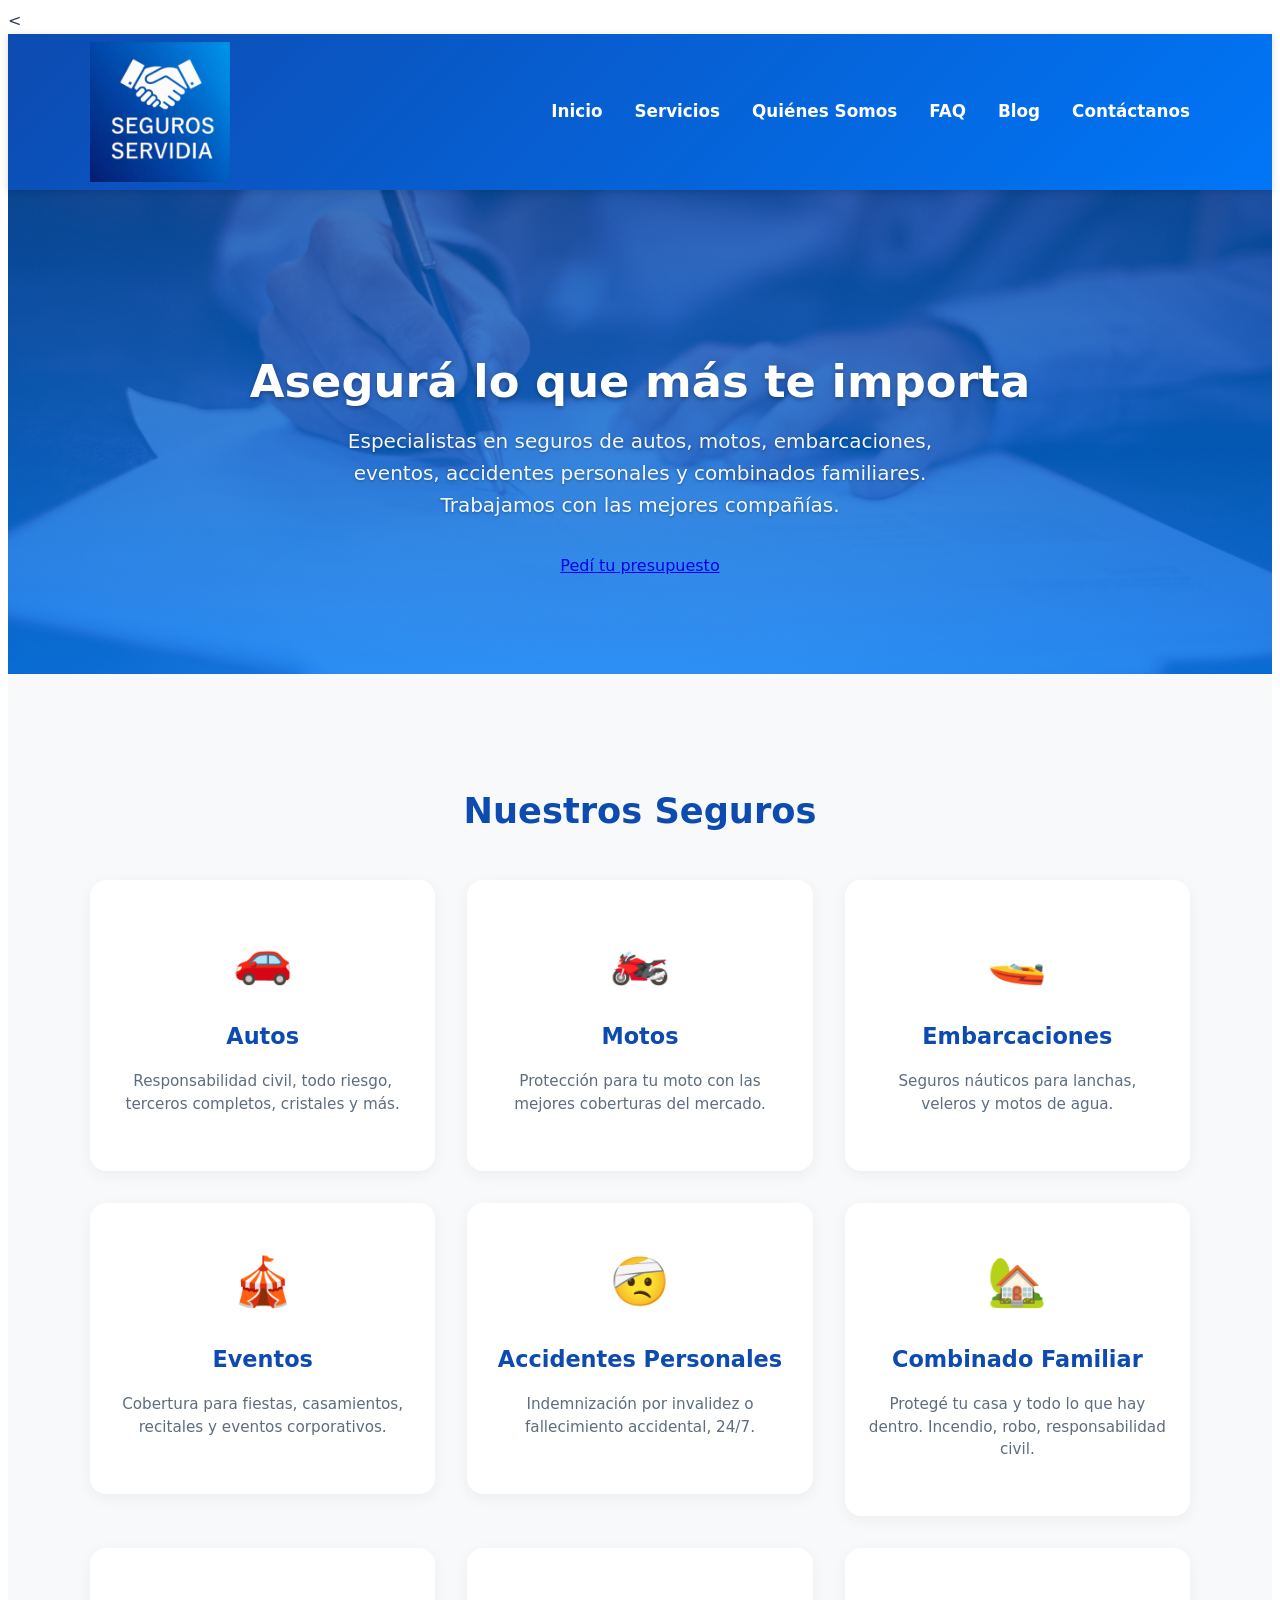
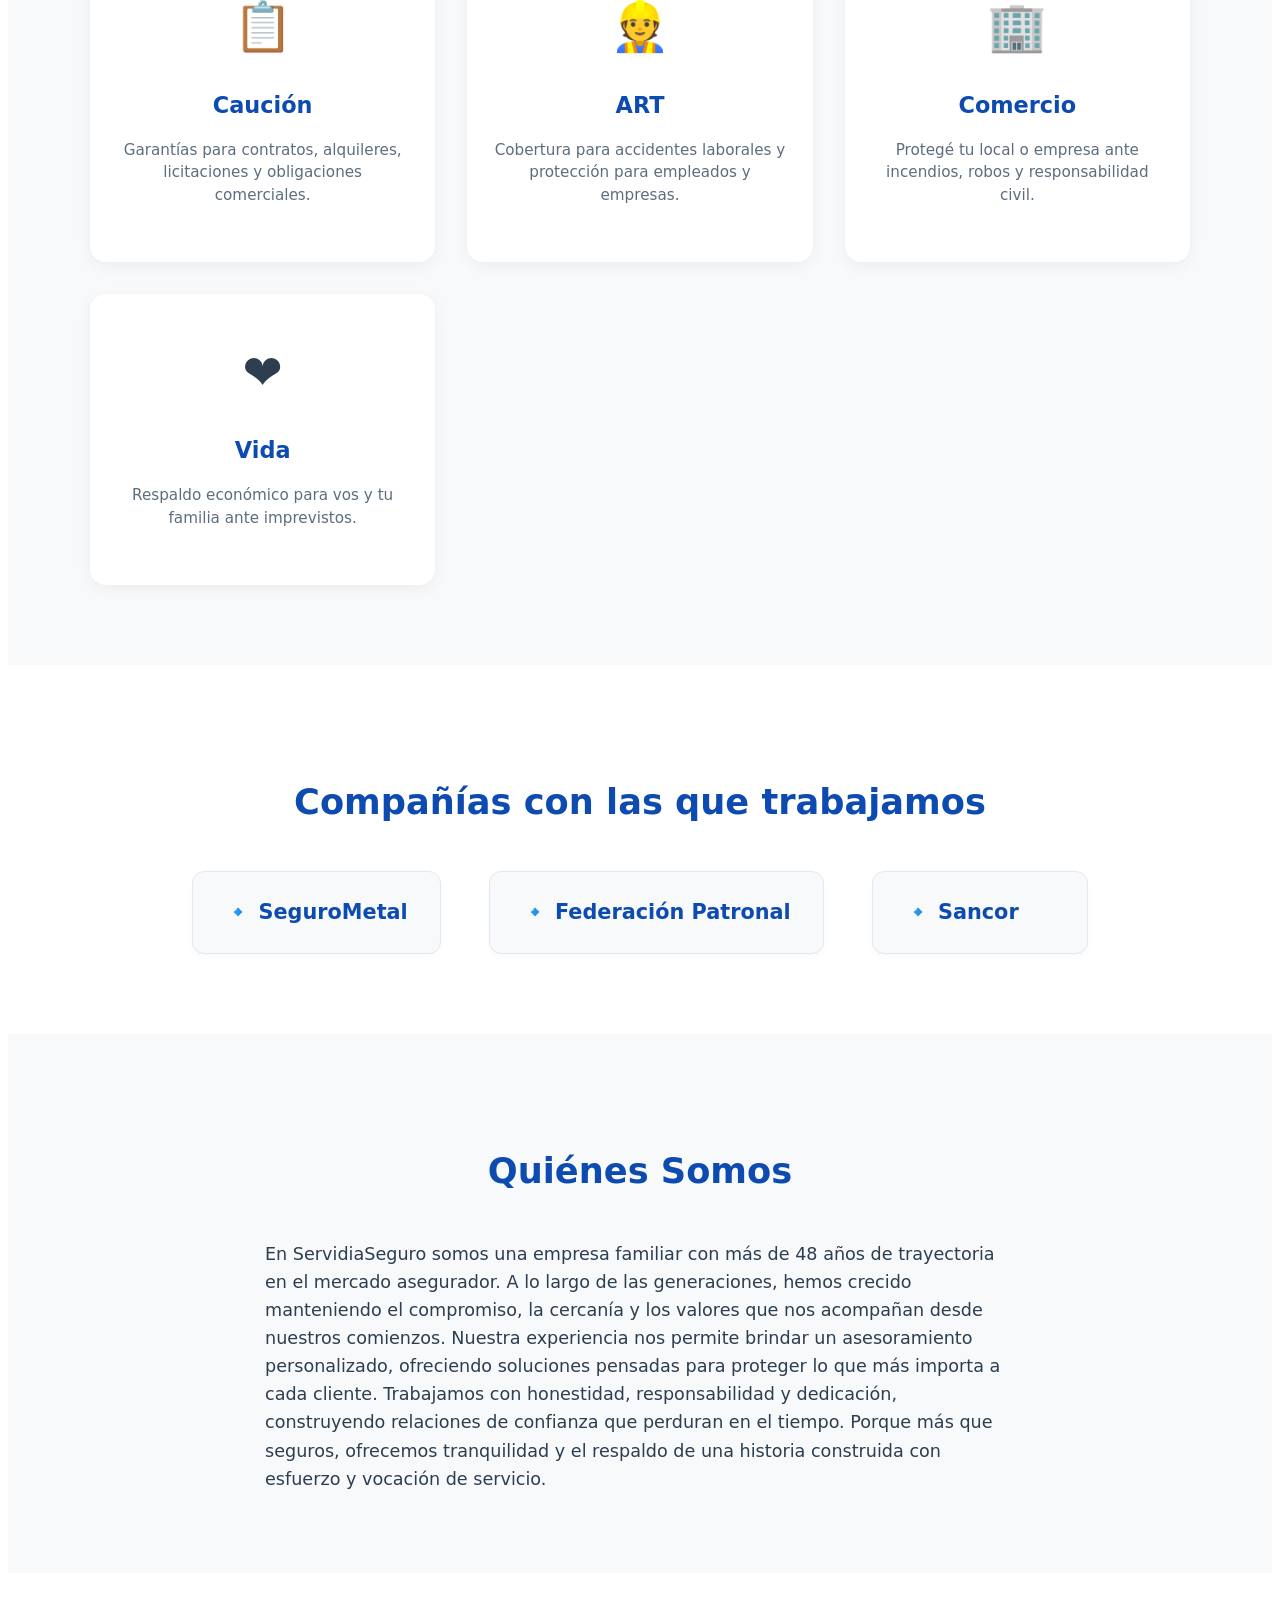
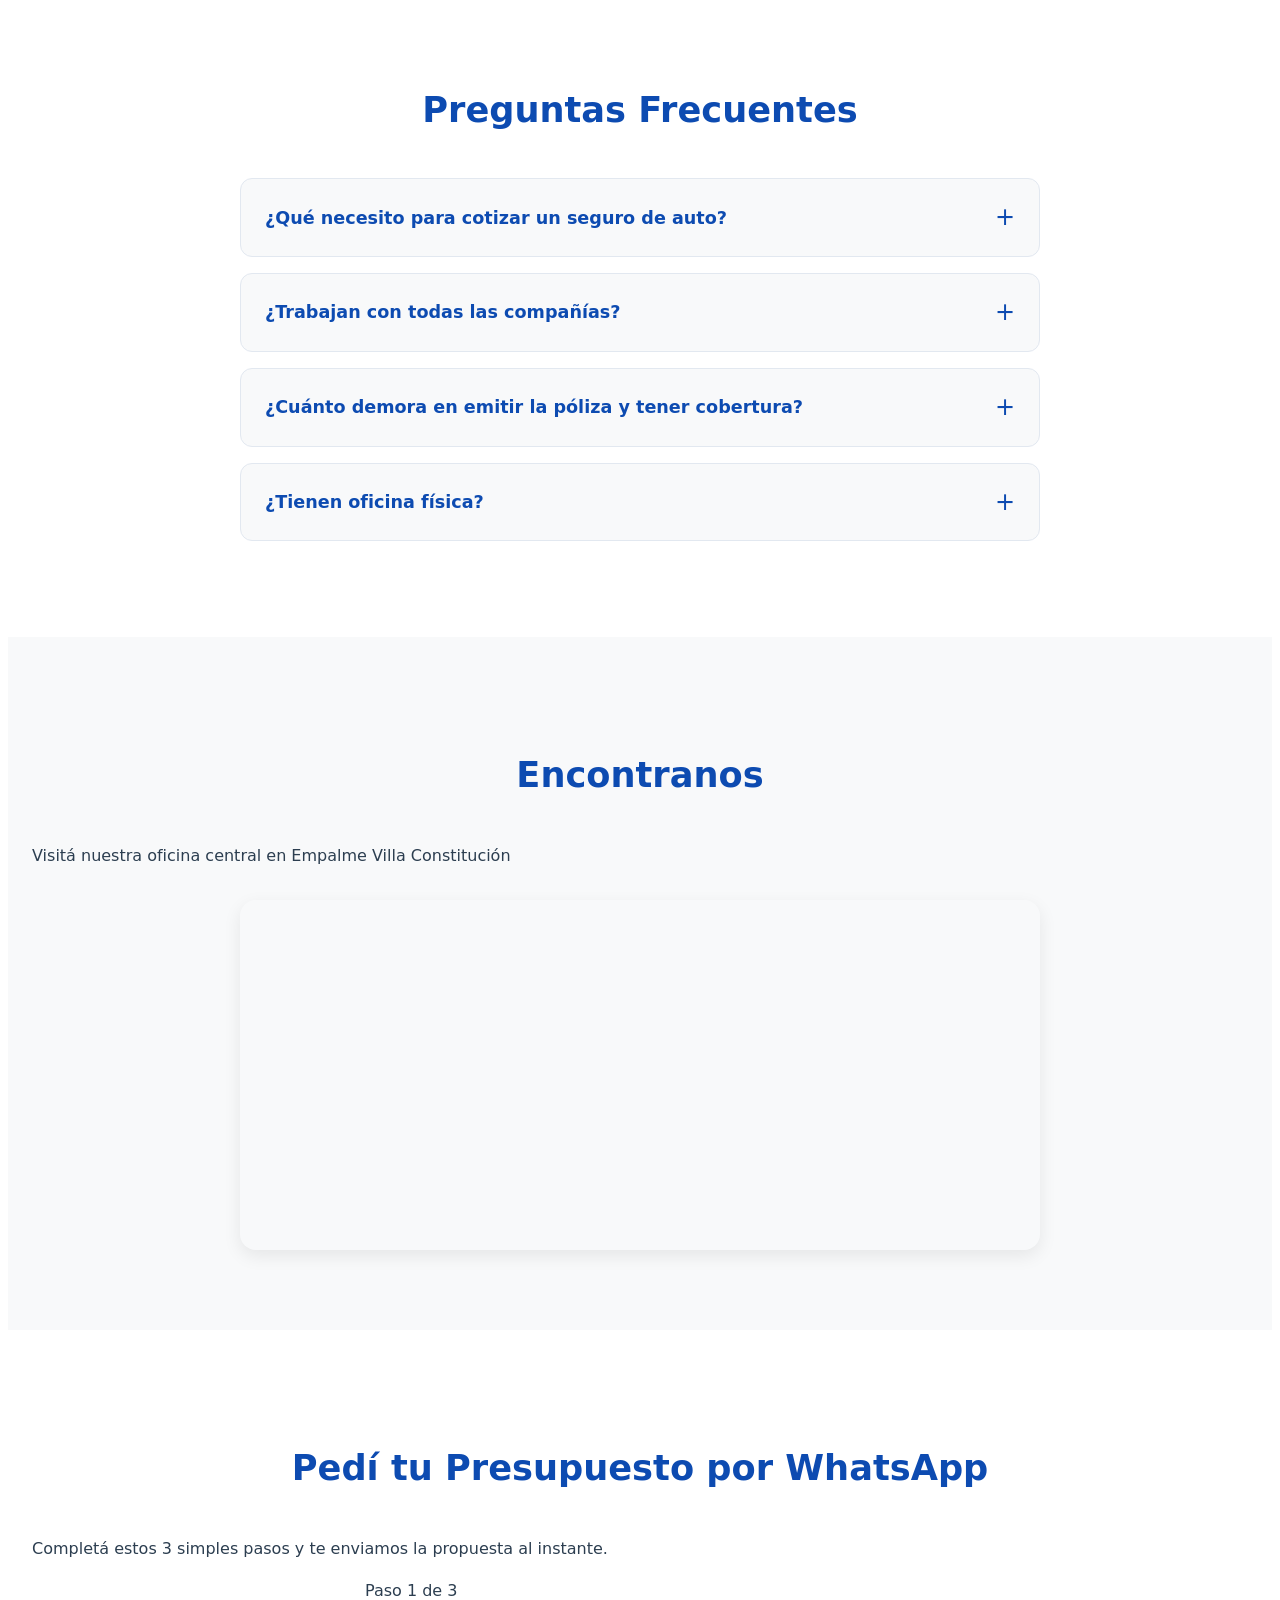
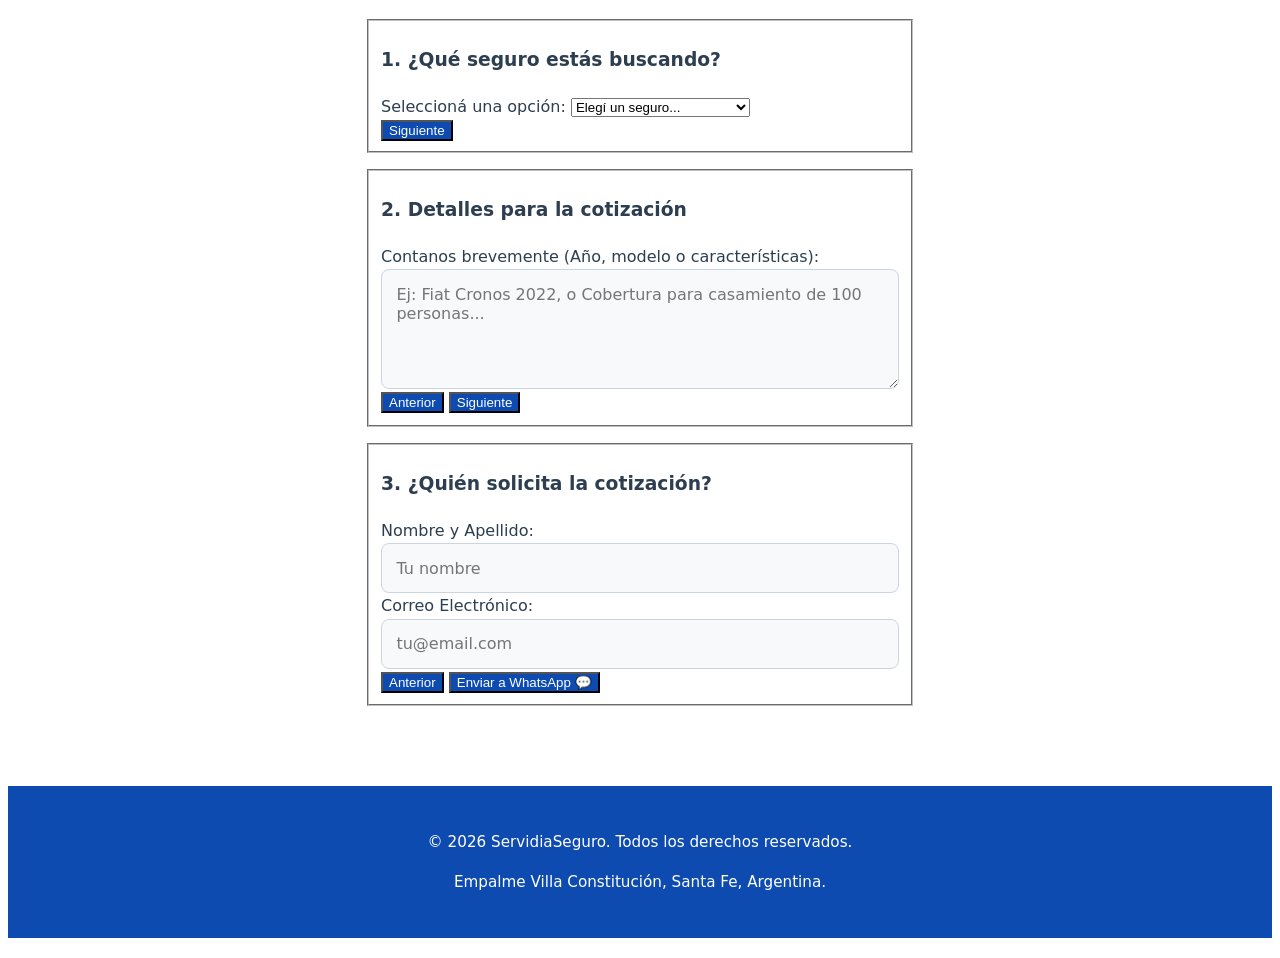
==== commit ded247d3: "Update index.html modificacione y bugs" ====
--- a/index.html
+++ b/index.html
@@ -20,7 +20,7 @@
                     <li><a href="#quienes-somos">Quiénes Somos</a></li>
                     <li><a href="#faq">FAQ</a></li>
                     <li><a href="blog.html">Blog</a></li>
-                    <li><a href="#contactanos">Contactanos</a></li>
+                    <li><a href="#contactanos">Contáctanos</a></li>
                 </ul>
             </nav>
         </div>
@@ -78,34 +78,34 @@
                 </div>
             </a>
             <a href="#contactanos" class="card-link">
-    <div class="card">
-        <div class="icono">📋</div>
-        <h3>Caución</h3>
-        <p>Garantías para contratos, alquileres, licitaciones y obligaciones comerciales.</p>
-    </div>
-</a>
-<a href="#contactanos" class="card-link">
-    <div class="card">
-        <div class="icono">👷</div>
-        <h3>ART</h3>
-        <p>Cobertura para accidentes laborales y protección para empleados y empresas.</p>
-    </div>
-</a>
-<a href="#contactanos" class="card-link">
-    <div class="card">
-        <div class="icono">🏢</div>
-        <h3>Comercio</h3>
-        <p>Protegé tu local o empresa ante incendios, robos y responsabilidad civil.</p>
-    </div>
-</a>
-<a href="#contactanos" class="card-link">
-    <div class="card">
-        <div class="icono">❤️</div>
-        <h3>Vida</h3>
-        <p>Respaldo económico para vos y tu familia ante imprevistos.</p>
-    </div>
-</a>
-        </div>
+                <div class="card">
+                    <div class="icono">📋</div>
+                    <h3>Caución</h3>
+                    <p>Garantías para contratos, alquileres, licitaciones y obligaciones comerciales.</p>
+                </div>    
+            </a>
+            <a href="#contactanos" class="card-link">
+                <div class="card">
+                    <div class="icono">👷</div>
+                    <h3>ART</h3>
+                    <p>Cobertura para accidentes laborales y protección para empleados y empresas.</p>
+                </div>
+            </a>
+            <a href="#contactanos" class="card-link">
+                <div class="card">
+                    <div class="icono">🏢</div>
+                    <h3>Comercio</h3>
+                    <p>Protegé tu local o empresa ante incendios, robos y responsabilidad civil.</p>
+                </div>
+            </a>
+            <a href="#contactanos" class="card-link">
+                <div class="card">
+                    <div class="icono">❤️</div>
+                    <h3>Vida</h3>
+                    <p>Respaldo económico para vos y tu familia ante imprevistos.</p>
+                </div>
+            </a>
+                </div>
     </section>
     <section id="companias">
         <h2>Compañías con las que trabajamos</h2>
@@ -159,78 +159,242 @@
     
     <div class="mapa-contenedor">
         
-        <iframe src="https://www.google.com/maps/embed?pb=!1m18!1m12!1m3!1d3336.2253748899534!2d-60.384009188986916!3d-33.26059158770318!2m3!1f0!2f0!3f0!3m2!1i1024!2i768!4f13.1!3m3!1m2!1s0x95b76de46439a6bd%3A0x755d11e213865b2c!2sSEGUROS%20SERVIDIA!5e0!3m2!1ses!2sar!4v1781821529628!5m2!1ses!2sar"  style="border:0;" allowfullscreen="" loading="lazy" referrerpolicy="no-referrer-when-downgrade"><iframe>  style="border:0;" allowfullscreen="" loading="lazy" referrerpolicy="no-referrer-when-downgrade">
-        </iframe> 
+        <iframe 
+            src="https://www.google.com/maps/embed?pb=!1m18!1m12!1m3!1d3336.2253748899534!2d-60.384009188986916!3d-33.26059158770318!2m3!1f0!2f0!3f0!3m2!1i1024!2i768!4f13.1!3m3!1m2!1s0x95b76de46439a6bd%3A0x755d11e213865b2c!2sSEGUROS%20SERVIDIA!5e0!3m2!1ses!2sar!4v1781821529628!5m2!1ses!2sar"  
+            style="border:0;" 
+            allowfullscreen="" 
+            loading="lazy" 
+            referrerpolicy="no-referrer-when-downgrade">
+        </iframe>
     </div>
 </section>
 <section id="contactanos">
-        <h2>Contactanos</h2>
-        
-        <div class="contacto-wrapper">
-            
-            <form id="form-whatsapp" class="contacto-form">
-                <h3>Envianos tu consulta</h3>
+        <h2>Pedí tu Presupuesto por WhatsApp</h2>
+        <p>Completá estos 3 simples pasos y te enviamos la propuesta al instante.</p>
+
+        <form id="cotizador-seguros">
+            <div class="progress-bar">
+                <span id="progress-text">Paso 1 de 3</span>
+            </div>
+
+<fieldset class="step active">
+        <h3>1. ¿Qué seguro estás buscando?</h3>
+        <label for="wa-seguro">Seleccioná una opción:</label>
+        <select id="wa-seguro" required>
+            <option value="" disabled selected>Elegí un seguro...</option>
+            <option value="Autos 🚗">Autos 🚗</option>
+            <option value="Motos 🏍️">Motos 🏍️</option>
+            <option value="Embarcaciones 🚤">Embarcaciones 🚤</option>
+            <option value="Eventos 🎪">Eventos 🎪</option>
+            <option value="Accidentes Personales 🤕">Accidentes Personales 🤕</option>
+            <option value="Combinado Familiar 🏡">Combinado Familiar 🏡</option>
+            <option value="Caución 📋">Caución 📋</option>
+            <option value="ART 👷">ART 👷</option>
+            <option value="Comercio 🏢">Comercio 🏢</option>
+            <option value="Vida ❤️">Vida ❤️</option>
+        </select>
+    <div class="form-buttons">
+        <button type="button" class="btn btn-next">Siguiente</button>
+    </div>
+</fieldset>
+
+            <fieldset class="step">
+                <h3>2. Detalles para la cotización</h3>
+                <label for="wa-mensaje">Contanos brevemente (Año, modelo o características):</label>
+                <textarea id="wa-mensaje" rows="4" placeholder="Ej: Fiat Cronos 2022, o Cobertura para casamiento de 100 personas..." required></textarea>
+                <div class="form-buttons">
+                    <button type="button" class="btn btn-prev">Anterior</button>
+                    <button type="button" class="btn btn-next">Siguiente</button>
+                </div>
+            </fieldset>
+
+            <fieldset class="step">
+                <h3>3. ¿Quién solicita la cotización?</h3>
+                <label for="wa-nombre">Nombre y Apellido:</label>
                 <input type="text" id="wa-nombre" placeholder="Tu nombre" required>
+
+                <label for="wa-email">Correo Electrónico:</label>
+                <input type="email" id="wa-email" placeholder="tu@email.com" required>
+
+                <div class="form-buttons">
+                    <button type="button" class="btn btn-prev">Anterior</button>
+                    <button type="submit" class="btn btn-submit">Enviar a WhatsApp 💬</button>
+                </div>
+            </fieldset>
+        </form>
+    </section>
+
+    <footer>
+        <div class="container">
+            <p>© 2026 ServidiaSeguro. Todos los derechos reservados.</p>
+            <p>Empalme Villa Constitución, Santa Fe, Argentina.</p>
+        </div>
+    </footer>
+
+    <script>
+        document.addEventListener("DOMContentLoaded", () => {
+            const steps = Array.from(document.querySelectorAll(".step"));
+            const nextButtons = document.querySelectorAll(".btn-next");
+            const prevButtons = document.querySelectorAll(".btn-prev");
+            const progressText = document.getElementById("progress-text");
+            const form = document.getElementById("cotizador-seguros");
+
+            let currentStep = 0;
+
+            // Navegación de los pasos
+            function showStep(stepIndex) {
+                steps.forEach((step, index) => {
+                    step.classList.toggle("active", index === stepIndex);
+                });
+                progressText.textContent = `Paso ${stepIndex + 1} de ${steps.length}`;
+            }
+
+            function validateStep(stepIndex) {
+                const inputs = steps[stepIndex].querySelectorAll("[required]");
+                for (let input of inputs) {
+                    if (!input.checkValidity()) {
+                        input.reportValidity();
+                        return false;
+                    }
+                }
+                return true;
+            }
+
+            nextButtons.forEach((button) => {
+                button.addEventListener("click", () => {
+                    if (validateStep(currentStep)) {
+                        currentStep++;
+                        showStep(currentStep);
+                    }
+                });
+            });
+
+            prevButtons.forEach((button) => {
+                button.addEventListener("click", () => {
+                    currentStep--;
+                    showStep(currentStep);
+                });
+            });
+
+            // ENVÍO FINAL A WHATSAPP
+            form.addEventListener("submit", function(event) {
+                event.preventDefault(); 
+
+                // Capturamos los datos de los 3 pasos
+                var nombre = document.getElementById('wa-nombre').value;
+                var seguro = document.getElementById('wa-seguro').value;
+                var mensaje = document.getElementById('wa-mensaje').value;
+                var email = document.getElementById('wa-email').value;
+
+                var numeroWhatsApp = "+5493400661689"; 
+
+                // Armamos un texto súper ordenado y profesional para tu WhatsApp
+                var texto = "Hola Servidia Seguros, mi nombre es *" + nombre + "*.%0A" +
+                            "Me interesa consultar por un seguro para *" + seguro + "*.%0A%0A" +
+                            "*Detalles enviados:* " + mensaje + "%0A" +
+                            "*Email de contacto:* " + email;
+
+                var url = "https://wa.me/" + numeroWhatsApp + "?text=" + texto;
                 
-                <select id="wa-seguro" required>
-                    <option value="" disabled selected>Seleccioná el seguro que te interesa</option>
-                    <option value="Auto">Seguro de Auto</option>
-                    <option value="Moto">Seguro de Moto</option>
-                    <option value="Hogar">Seguro de Hogar</option>
-                    <option value="Vida">Seguro de Vida</option>
-                    <option value="Comercio">Seguro de Comercio / Empresa</option>
-                    <option value="Otro">Otro / Otra consulta</option>
-                </select>
+                // Abre el chat de WhatsApp
+                window.open(url, '_blank');
+
+                // Opcional: Reinicia el formulario al primer paso tras enviar
+                form.reset();
+                currentStep = 0;
+                showStep(currentStep);
+            });
+        });
+    </script>
+    <script>
+        document.addEventListener("DOMContentLoaded", () => {
+            const steps = Array.from(document.querySelectorAll(".step"));
+            const nextButtons = document.querySelectorAll(".btn-next");
+            const prevButtons = document.querySelectorAll(".btn-prev");
+            const progressText = document.getElementById("progress-text");
+            const form = document.getElementById("cotizador-seguros");
+            const selectSeguro = document.getElementById('wa-seguro');
+
+            let currentStep = 0;
+
+            // Al hacer clic en una tarjeta de arriba, selecciona ese seguro abajo automáticamente
+            document.querySelectorAll('.card-link').forEach(link => {
+                link.addEventListener('click', () => {
+                    const tituloTarjeta = link.querySelector('h3').textContent.trim().toLowerCase();
+                    for (let option of selectSeguro.options) {
+                        if (option.value.toLowerCase().includes(tituloTarjeta)) {
+                            selectSeguro.value = option.value;
+                            break;
+                        }
+                    }
+                });
+            });
+
+            // Control visual de los pasos
+            function showStep(stepIndex) {
+                steps.forEach((step, index) => {
+                    step.classList.toggle("active", index === stepIndex);
+                });
+                progressText.textContent = `Paso ${stepIndex + 1} de ${steps.length}`;
+            }
+
+            // Validar campos obligatorios antes de avanzar
+            function validateStep(stepIndex) {
+                const inputs = steps[stepIndex].querySelectorAll("[required]");
+                for (let input of inputs) {
+                    if (!input.checkValidity()) {
+                        input.reportValidity();
+                        return false;
+                    }
+                }
+                return true;
+            }
+
+            // Botón Siguiente
+            nextButtons.forEach((button) => {
+                button.addEventListener("click", () => {
+                    if (validateStep(currentStep)) {
+                        currentStep++;
+                        showStep(currentStep);
+                    }
+                });
+            });
+
+            // Botón Anterior
+            prevButtons.forEach((button) => {
+                button.addEventListener("click", () => {
+                    currentStep--;
+                    showStep(currentStep);
+                });
+            });
+
+            // Envío de datos ordenados a tu WhatsApp
+            form.addEventListener("submit", function(event) {
+                event.preventDefault(); 
+
+                var nombre = document.getElementById('wa-nombre').value;
+                var seguro = selectSeguro.value;
+                var mensaje = document.getElementById('wa-mensaje').value;
+                var email = document.getElementById('wa-email').value;
+
+                var numeroWhatsApp = "+5493400661689"; 
+
+                var texto = "Hola Servidia Seguros, mi nombre es *" + nombre + "*.%0A" +
+                            "Me interesa consultar por un seguro para *" + seguro + "*.%0A%0A" +
+                            "*Detalles enviados:* " + mensaje + "%0A" +
+                            "*Email de contacto:* " + email;
+
+                var url = "https://wa.me/" + numeroWhatsApp + "?text=" + texto;
                 
-                <textarea id="wa-mensaje" placeholder="Contanos qué necesitás..." required></textarea>
-                
-                <button type="submit" class="btn">Enviar por WhatsApp 📲</button>
-            </form>
-            <div class="contacto-directo">
-                <h3>Comunicate directamente</h3>
-                <p>Si preferís no rellenar el formulario, podés llamarnos o escribirnos ahora mismo:</p>
-                
-                <div class="info-item">
-                    <span class="icono-contacto">📞</span>
-                    <div>
-                        <strong>Llamanos al:</strong>
-                        <a href="tel:+540093364633252">+540093364633252</a>
-                    </div>
-                </div>
-
-                <div class="info-item">
-                    <span class="icono-contacto">📧</span>
-                    <div>
-                        <strong>Escribinos a:</strong>
-                        <a href="mailto:servidiaemp@gmail.com">servidiaemp@gmail.com</a>
-                    </div>
-                </div>
-            </div>
-
-        </div>
-    </section>
-
-    <footer>
-        <p>© 2026 ServidiaSeguro. Todos los derechos resonators.</p>
-    </footer>
-
-    <script>
-        document.getElementById('form-whatsapp').addEventListener('submit', function(event) {
-            event.preventDefault(); 
-
-            var nombre = document.getElementById('wa-nombre').value;
-            var seguro = document.getElementById('wa-seguro').value;
-            var mensaje = document.getElementById('wa-mensaje').value;
-
-            var numeroWhatsApp = "+5493400661689"; 
-
-            var texto = "Hola Servidia Seguros, mi nombre es *" + nombre + "*.%0A" +
-                        "Me interesa consultar por un seguro para *" + seguro + "*.%0A" +
-                        "Mensaje: " + mensaje;
-
-            var url = "https://wa.me/" + numeroWhatsApp + "?text=" + texto;
-            window.open(url, '_blank');
+                window.open(url, '_blank');
+
+                // Resetea el formulario al terminar
+                form.reset();
+                currentStep = 0;
+                showStep(currentStep);
+            });
         });
-    </script></body>
-</html>        
+    </script>
+</body>
+</html>
 <h2>
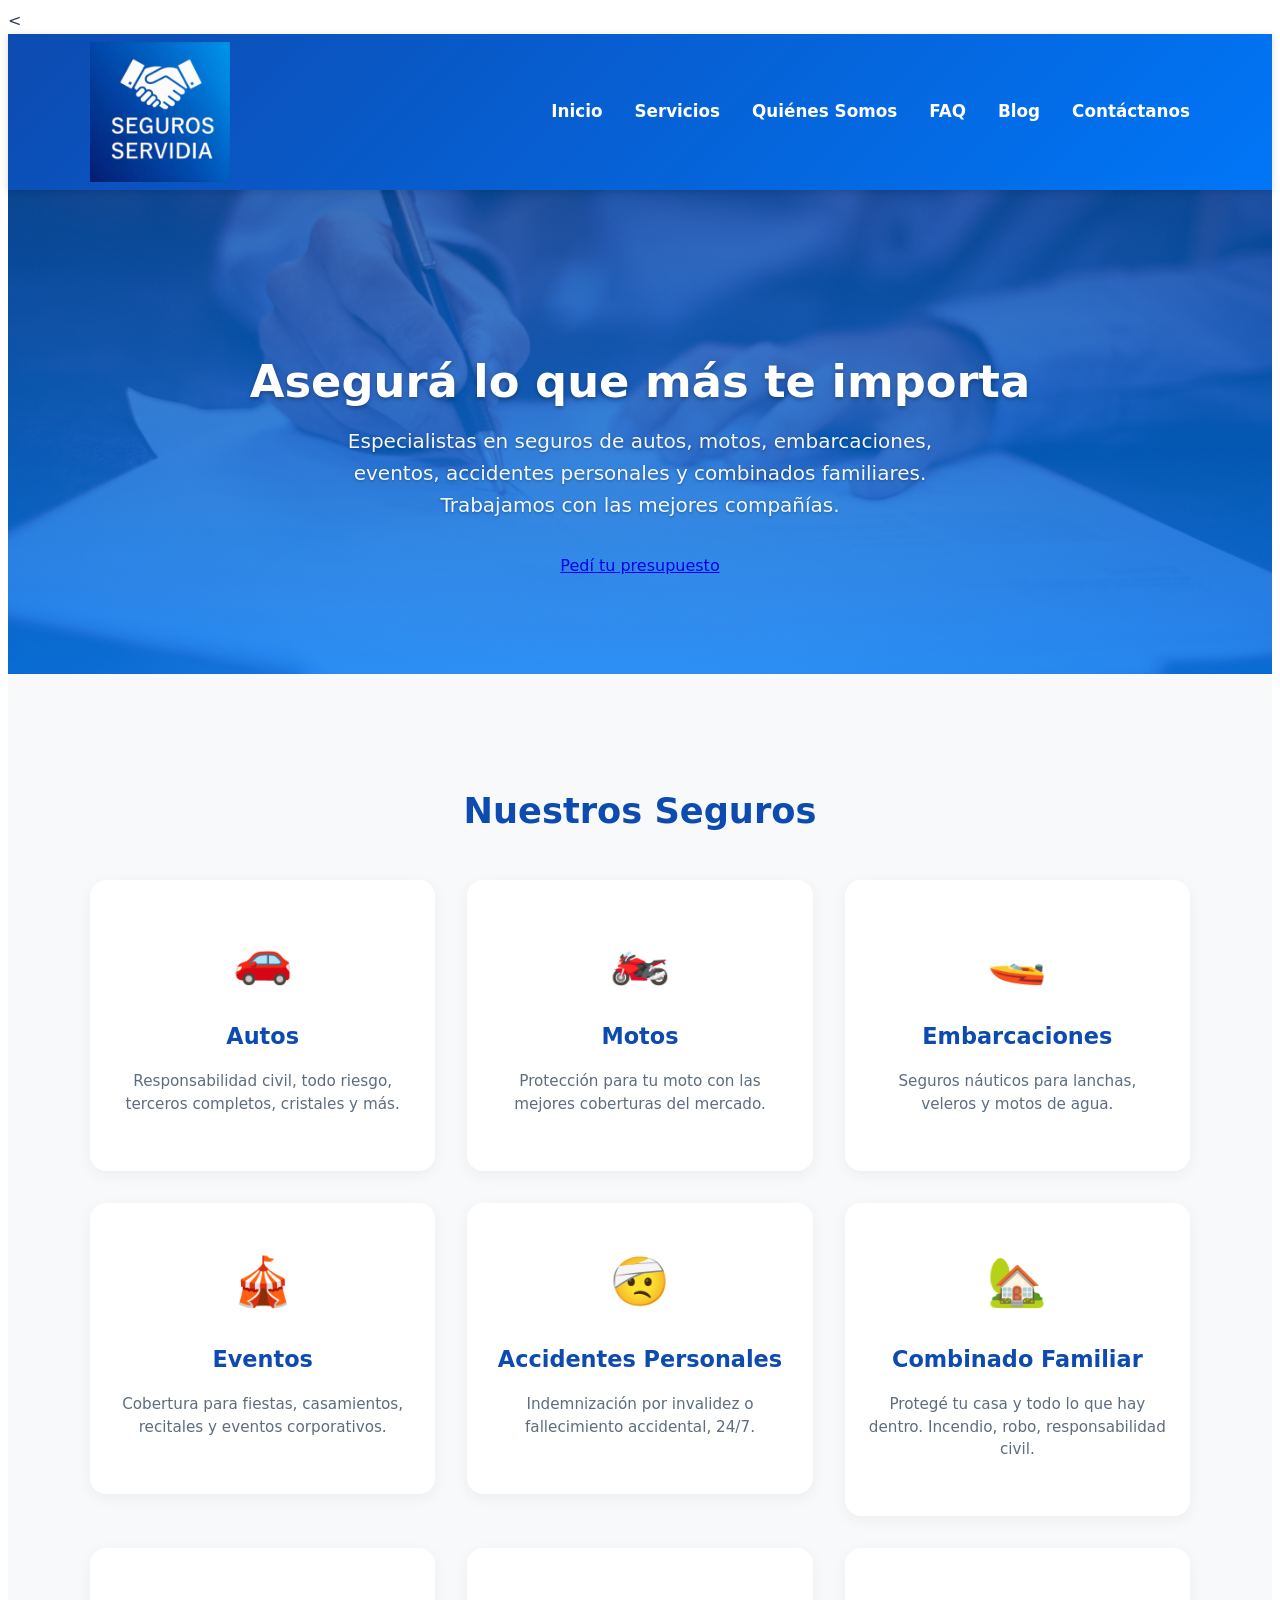
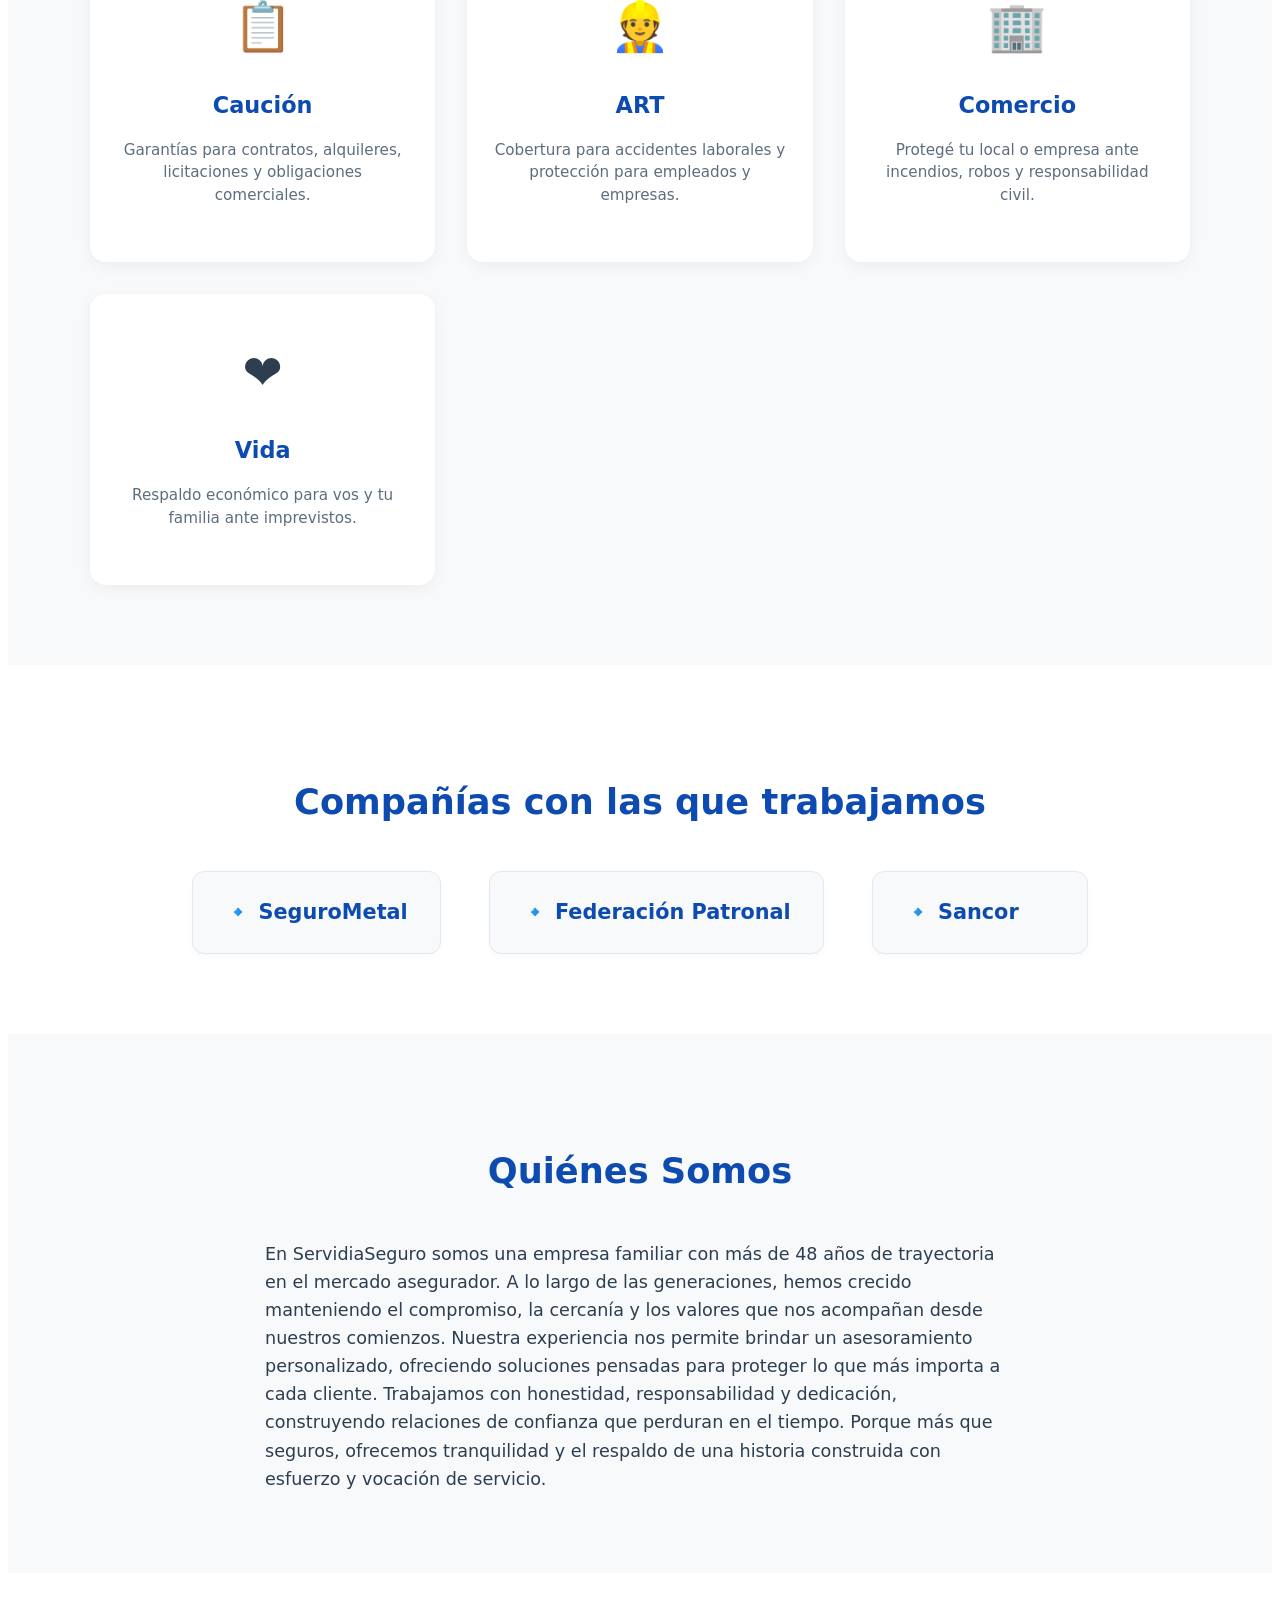
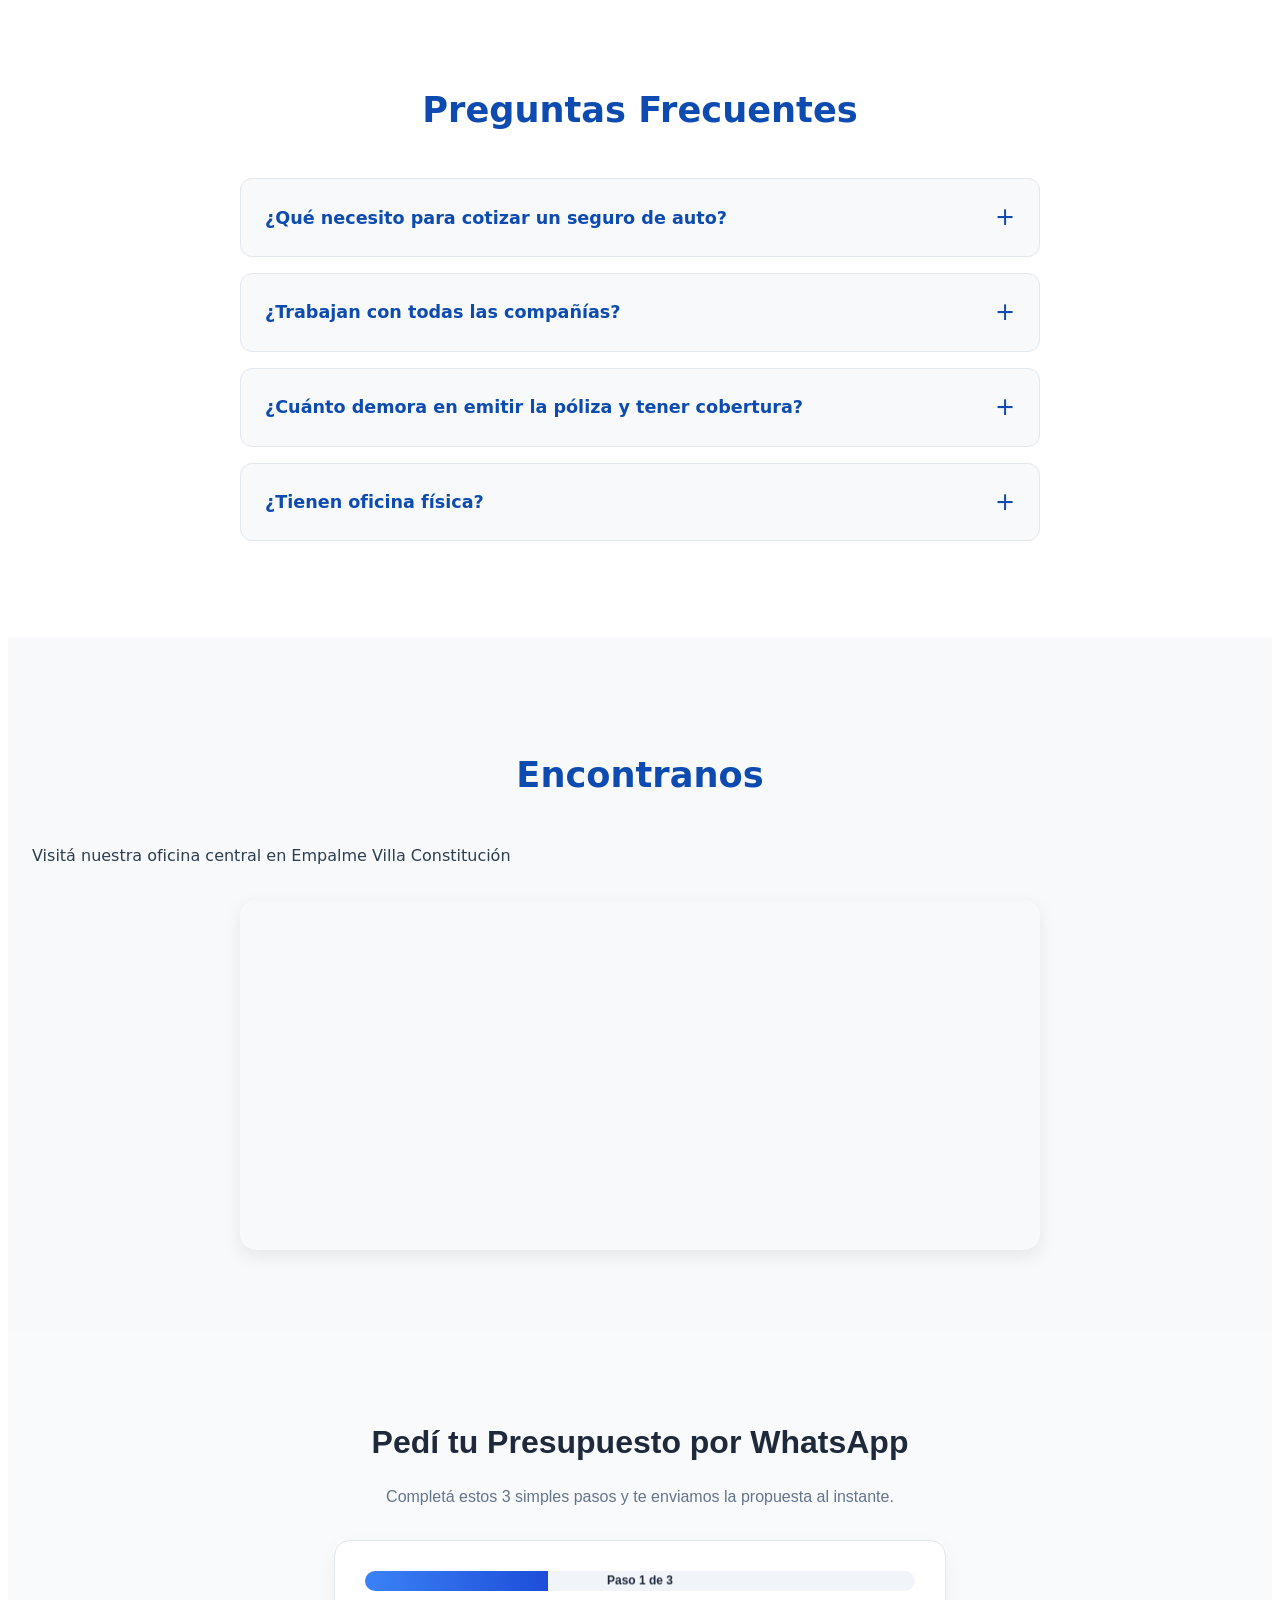
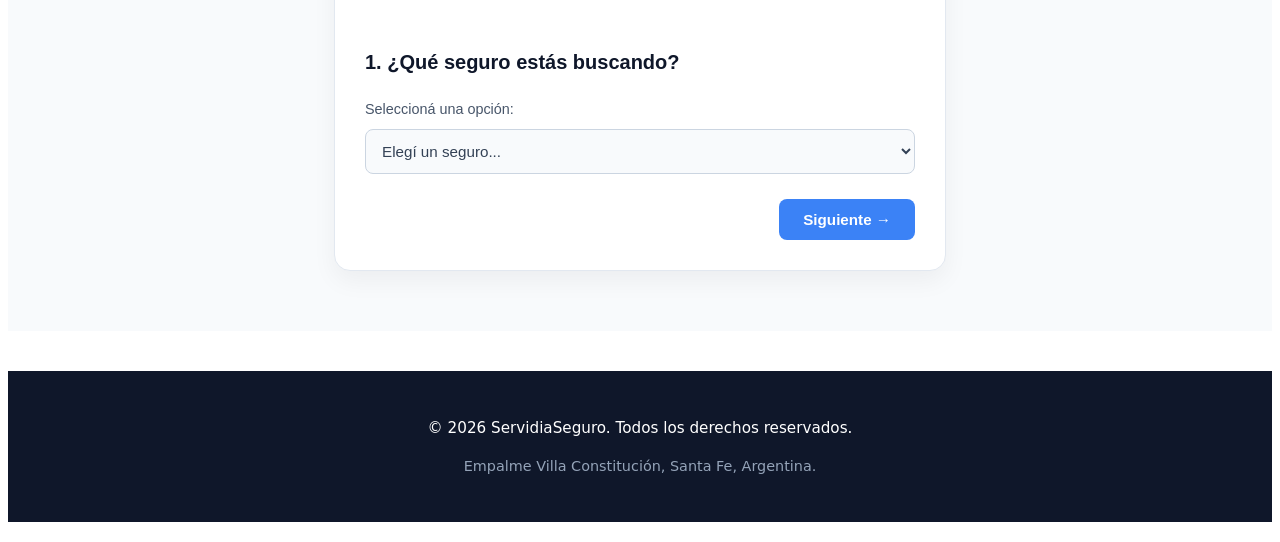
==== commit bff34bca: "Update index.html correcciones grafica" ====
--- a/index.html
+++ b/index.html
@@ -168,66 +168,195 @@
         </iframe>
     </div>
 </section>
-<section id="contactanos">
-        <h2>Pedí tu Presupuesto por WhatsApp</h2>
-        <p>Completá estos 3 simples pasos y te enviamos la propuesta al instante.</p>
-
-        <form id="cotizador-seguros">
-            <div class="progress-bar">
-                <span id="progress-text">Paso 1 de 3</span>
+<section id="contactanos" style="padding: 60px 20px; background-color: #f8fafc; font-family: sans-serif;">
+        <div style="max-width: 600px; margin: 0 auto; text-align: center; margin-bottom: 30px;">
+            <h2 style="font-size: 2rem; color: #1e293b; margin-bottom: 10px;">Pedí tu Presupuesto por WhatsApp</h2>
+            <p style="color: #64748b; font-size: 1rem;">Completá estos 3 simples pasos y te enviamos la propuesta al instante.</p>
+        </div>
+
+        <div class="cotizador-container">
+            
+            <div class="progress-container">
+                <div class="progress-bar-fill" id="progress-bar-fill"></div>
+                <span class="progress-text" id="progress-text">Paso 1 de 3</span>
             </div>
 
-<fieldset class="step active">
-        <h3>1. ¿Qué seguro estás buscando?</h3>
-        <label for="wa-seguro">Seleccioná una opción:</label>
-        <select id="wa-seguro" required>
-            <option value="" disabled selected>Elegí un seguro...</option>
-            <option value="Autos 🚗">Autos 🚗</option>
-            <option value="Motos 🏍️">Motos 🏍️</option>
-            <option value="Embarcaciones 🚤">Embarcaciones 🚤</option>
-            <option value="Eventos 🎪">Eventos 🎪</option>
-            <option value="Accidentes Personales 🤕">Accidentes Personales 🤕</option>
-            <option value="Combinado Familiar 🏡">Combinado Familiar 🏡</option>
-            <option value="Caución 📋">Caución 📋</option>
-            <option value="ART 👷">ART 👷</option>
-            <option value="Comercio 🏢">Comercio 🏢</option>
-            <option value="Vida ❤️">Vida ❤️</option>
-        </select>
-    <div class="form-buttons">
-        <button type="button" class="btn btn-next">Siguiente</button>
-    </div>
-</fieldset>
-
-            <fieldset class="step">
-                <h3>2. Detalles para la cotización</h3>
-                <label for="wa-mensaje">Contanos brevemente (Año, modelo o características):</label>
-                <textarea id="wa-mensaje" rows="4" placeholder="Ej: Fiat Cronos 2022, o Cobertura para casamiento de 100 personas..." required></textarea>
-                <div class="form-buttons">
-                    <button type="button" class="btn btn-prev">Anterior</button>
-                    <button type="button" class="btn btn-next">Siguiente</button>
-                </div>
-            </fieldset>
-
-            <fieldset class="step">
-                <h3>3. ¿Quién solicita la cotización?</h3>
-                <label for="wa-nombre">Nombre y Apellido:</label>
-                <input type="text" id="wa-nombre" placeholder="Tu nombre" required>
-
-                <label for="wa-email">Correo Electrónico:</label>
-                <input type="email" id="wa-email" placeholder="tu@email.com" required>
-
-                <div class="form-buttons">
-                    <button type="button" class="btn btn-prev">Anterior</button>
-                    <button type="submit" class="btn btn-submit">Enviar a WhatsApp 💬</button>
-                </div>
-            </fieldset>
-        </form>
-    </section>
-
-    <footer>
+            <form id="cotizador-seguros">
+                
+                <fieldset class="step active">
+                    <h3 class="step-title">1. ¿Qué seguro estás buscando?</h3>
+                    <div class="form-group">
+                        <label class="form-label" for="wa-seguro">Seleccioná una opción:</label>
+                        <select class="form-control" id="wa-seguro" required>
+                            <option value="" disabled selected>Elegí un seguro...</option>
+                            <option value="Autos 🚗">Autos 🚗</option>
+                            <option value="Motos 🏍️">Motos 🏍️</option>
+                            <option value="Embarcaciones 🚤">Embarcaciones 🚤</option>
+                            <option value="Eventos 🎪">Eventos 🎪</option>
+                            <option value="Accidentes Personales 🤕">Accidentes Personales 🤕</option>
+                            <option value="Combinado Familiar 🏡">Combinado Familiar 🏡</option>
+                            <option value="Caución 📋">Caución 📋</option>
+                            <option value="ART 👷">ART 👷</option>
+                            <option value="Comercio 🏢">Comercio 🏢</option>
+                            <option value="Vida ❤️">Vida ❤️</option>
+                        </select>
+                    </div>
+                    <div class="form-buttons" style="justify-content: flex-end;">
+                        <button type="button" class="btn-step btn-next">Siguiente →</button>
+                    </div>
+                </fieldset>
+
+                <fieldset class="step">
+                    <h3 class="step-title">2. Detalles para la cotización</h3>
+                    <div class="form-group">
+                        <label class="form-label" for="wa-mensaje">Contanos brevemente (Año, modelo o características):</label>
+                        <textarea class="form-control" id="wa-mensaje" rows="4" placeholder="Ej: Fiat Cronos 2022, ART para 3 empleados, Seguro de Comercio para fiambrería..." required></textarea>
+                    </div>
+                    <div class="form-buttons">
+                        <button type="button" class="btn-step btn-prev">← Anterior</button>
+                        <button type="button" class="btn-step btn-next">Siguiente →</button>
+                    </div>
+                </fieldset>
+
+                <fieldset class="step">
+                    <h3 class="step-title">3. ¿Quién solicita la cotización?</h3>
+                    <div class="form-group">
+                        <label class="form-label" for="wa-nombre">Nombre y Apellido:</label>
+                        <input class="form-control" type="text" id="wa-nombre" placeholder="Tu nombre" required>
+                    </div>
+                    <div class="form-group">
+                        <label class="form-label" for="wa-email">Correo Electrónico:</label>
+                        <input class="form-control" type="email" id="wa-email" placeholder="tu@email.com" required>
+                    </div>
+                    <div class="form-buttons">
+                        <button type="button" class="btn-step btn-prev">← Anterior</button>
+                        <button type="submit" class="btn-step btn-submit">Enviar a WhatsApp 💬</button>
+                    </div>
+                </fieldset>
+            </form>
+        </div>
+    </section>
+
+    <style>
+        .cotizador-container {
+            max-width: 550px;
+            margin: 0 auto;
+            background: #ffffff;
+            padding: 30px;
+            border-radius: 16px;
+            box-shadow: 0 10px 25px rgba(0,0,0,0.05);
+            border: 1px solid #e2e8f0;
+        }
+        .progress-container {
+            background-color: #f1f5f9;
+            height: 20px;
+            border-radius: 10px;
+            position: relative;
+            margin-bottom: 35px;
+            overflow: hidden;
+        }
+        .progress-bar-fill {
+            background: linear-gradient(90deg, #3b82f6, #1d4ed8);
+            height: 100%;
+            width: 33.33%; /* Inicia en el paso 1 */
+            transition: width 0.4s ease;
+        }
+        .progress-text {
+            position: absolute;
+            top: 50%;
+            left: 50%;
+            transform: translate(-50%, -50%);
+            font-size: 0.75rem;
+            font-weight: bold;
+            color: #1e293b;
+            mix-blend-mode: multiply;
+        }
+        .step {
+            display: none;
+            border: none;
+            padding: 0;
+            margin: 0;
+        }
+        .step.active {
+            display: block;
+            animation: slideFade 0.4s ease-in-out;
+        }
+        .step-title {
+            font-size: 1.25rem;
+            color: #0f172a;
+            margin-bottom: 20px;
+            font-weight: 600;
+        }
+        .form-group {
+            margin-bottom: 20px;
+            text-align: left;
+        }
+        .form-label {
+            display: block;
+            font-size: 0.9rem;
+            font-weight: 500;
+            color: #475569;
+            margin-bottom: 8px;
+        }
+        .form-control {
+            width: 100%;
+            padding: 12px;
+            border: 1px solid #cbd5e1;
+            border-radius: 8px;
+            font-size: 0.95rem;
+            color: #334155;
+            background-color: #f8fafc;
+            box-sizing: border-box;
+            transition: all 0.3s ease;
+        }
+        .form-control:focus {
+            outline: none;
+            border-color: #3b82f6;
+            background-color: #ffffff;
+            box-shadow: 0 0 0 3px rgba(59, 130, 246, 0.15);
+        }
+        .form-buttons {
+            display: flex;
+            justify-content: space-between;
+            margin-top: 25px;
+            gap: 10px;
+        }
+        .btn-step {
+            padding: 12px 24px;
+            font-size: 0.95rem;
+            font-weight: 600;
+            border-radius: 8px;
+            cursor: pointer;
+            transition: all 0.2s ease;
+            border: none;
+        }
+        .btn-next {
+            background-color: #3b82f6;
+            color: white;
+        }
+        .btn-next:hover { background-color: #2563eb; }
+        .btn-prev {
+            background-color: #e2e8f0;
+            color: #475569;
+        }
+        .btn-prev:hover { background-color: #cbd5e1; }
+        .btn-submit {
+            background-color: #22c55e;
+            color: white;
+            flex-grow: 1;
+        }
+        .btn-submit:hover { background-color: #16a34a; }
+        
+        @keyframes slideFade {
+            from { opacity: 0; transform: translateY(10px); }
+            to { opacity: 1; transform: translateY(0); }
+        }
+    </style>
+
+    <footer style="background-color: #0f172a; color: #94a3b8; padding: 30px 20px; text-align: center; margin-top: 40px;">
         <div class="container">
-            <p>© 2026 ServidiaSeguro. Todos los derechos reservados.</p>
-            <p>Empalme Villa Constitución, Santa Fe, Argentina.</p>
+            <p style="color: #ffffff; margin-bottom: 5px;">© 2026 ServidiaSeguro. Todos los derechos reservados.</p>
+            <p style="font-size: 0.9rem;">Empalme Villa Constitución, Santa Fe, Argentina.</p>
         </div>
     </footer>
 
@@ -237,87 +366,13 @@
             const nextButtons = document.querySelectorAll(".btn-next");
             const prevButtons = document.querySelectorAll(".btn-prev");
             const progressText = document.getElementById("progress-text");
-            const form = document.getElementById("cotizador-seguros");
-
-            let currentStep = 0;
-
-            // Navegación de los pasos
-            function showStep(stepIndex) {
-                steps.forEach((step, index) => {
-                    step.classList.toggle("active", index === stepIndex);
-                });
-                progressText.textContent = `Paso ${stepIndex + 1} de ${steps.length}`;
-            }
-
-            function validateStep(stepIndex) {
-                const inputs = steps[stepIndex].querySelectorAll("[required]");
-                for (let input of inputs) {
-                    if (!input.checkValidity()) {
-                        input.reportValidity();
-                        return false;
-                    }
-                }
-                return true;
-            }
-
-            nextButtons.forEach((button) => {
-                button.addEventListener("click", () => {
-                    if (validateStep(currentStep)) {
-                        currentStep++;
-                        showStep(currentStep);
-                    }
-                });
-            });
-
-            prevButtons.forEach((button) => {
-                button.addEventListener("click", () => {
-                    currentStep--;
-                    showStep(currentStep);
-                });
-            });
-
-            // ENVÍO FINAL A WHATSAPP
-            form.addEventListener("submit", function(event) {
-                event.preventDefault(); 
-
-                // Capturamos los datos de los 3 pasos
-                var nombre = document.getElementById('wa-nombre').value;
-                var seguro = document.getElementById('wa-seguro').value;
-                var mensaje = document.getElementById('wa-mensaje').value;
-                var email = document.getElementById('wa-email').value;
-
-                var numeroWhatsApp = "+5493400661689"; 
-
-                // Armamos un texto súper ordenado y profesional para tu WhatsApp
-                var texto = "Hola Servidia Seguros, mi nombre es *" + nombre + "*.%0A" +
-                            "Me interesa consultar por un seguro para *" + seguro + "*.%0A%0A" +
-                            "*Detalles enviados:* " + mensaje + "%0A" +
-                            "*Email de contacto:* " + email;
-
-                var url = "https://wa.me/" + numeroWhatsApp + "?text=" + texto;
-                
-                // Abre el chat de WhatsApp
-                window.open(url, '_blank');
-
-                // Opcional: Reinicia el formulario al primer paso tras enviar
-                form.reset();
-                currentStep = 0;
-                showStep(currentStep);
-            });
-        });
-    </script>
-    <script>
-        document.addEventListener("DOMContentLoaded", () => {
-            const steps = Array.from(document.querySelectorAll(".step"));
-            const nextButtons = document.querySelectorAll(".btn-next");
-            const prevButtons = document.querySelectorAll(".btn-prev");
-            const progressText = document.getElementById("progress-text");
+            const progressBarFill = document.getElementById("progress-bar-fill");
             const form = document.getElementById("cotizador-seguros");
             const selectSeguro = document.getElementById('wa-seguro');
 
             let currentStep = 0;
 
-            // Al hacer clic en una tarjeta de arriba, selecciona ese seguro abajo automáticamente
+            // Enlace inteligente desde las tarjetas del inicio
             document.querySelectorAll('.card-link').forEach(link => {
                 link.addEventListener('click', () => {
                     const tituloTarjeta = link.querySelector('h3').textContent.trim().toLowerCase();
@@ -330,15 +385,21 @@
                 });
             });
 
-            // Control visual de los pasos
+            // Función corregida para alternar pasos y actualizar la barra gráfica
             function showStep(stepIndex) {
                 steps.forEach((step, index) => {
                     step.classList.toggle("active", index === stepIndex);
                 });
+                
+                // Actualiza el texto
                 progressText.textContent = `Paso ${stepIndex + 1} de ${steps.length}`;
+                
+                // Actualiza el ancho de la barra visual de forma matemática
+                const porcentaje = ((stepIndex + 1) / steps.length) * 100;
+                progressBarFill.style.width = `${porcentaje}%`;
             }
 
-            // Validar campos obligatorios antes de avanzar
+            // Validar campos obligatorios del paso actual de forma estricta
             function validateStep(stepIndex) {
                 const inputs = steps[stepIndex].querySelectorAll("[required]");
                 for (let input of inputs) {
@@ -350,7 +411,7 @@
                 return true;
             }
 
-            // Botón Siguiente
+            // Eventos para el botón Siguiente
             nextButtons.forEach((button) => {
                 button.addEventListener("click", () => {
                     if (validateStep(currentStep)) {
@@ -360,15 +421,17 @@
                 });
             });
 
-            // Botón Anterior
+            // Eventos para el botón Anterior
             prevButtons.forEach((button) => {
                 button.addEventListener("click", () => {
-                    currentStep--;
-                    showStep(currentStep);
+                    if (currentStep > 0) {
+                        currentStep--;
+                        showStep(currentStep);
+                    }
                 });
             });
 
-            // Envío de datos ordenados a tu WhatsApp
+            // Envío final a WhatsApp
             form.addEventListener("submit", function(event) {
                 event.preventDefault(); 
 
@@ -377,7 +440,7 @@
                 var mensaje = document.getElementById('wa-mensaje').value;
                 var email = document.getElementById('wa-email').value;
 
-                var numeroWhatsApp = "+5493400661689"; 
+                var numeroWhatsApp = "+54 3364 63-3252"; 
 
                 var texto = "Hola Servidia Seguros, mi nombre es *" + nombre + "*.%0A" +
                             "Me interesa consultar por un seguro para *" + seguro + "*.%0A%0A" +
@@ -388,7 +451,7 @@
                 
                 window.open(url, '_blank');
 
-                // Resetea el formulario al terminar
+                // Resetea todo de forma limpia
                 form.reset();
                 currentStep = 0;
                 showStep(currentStep);
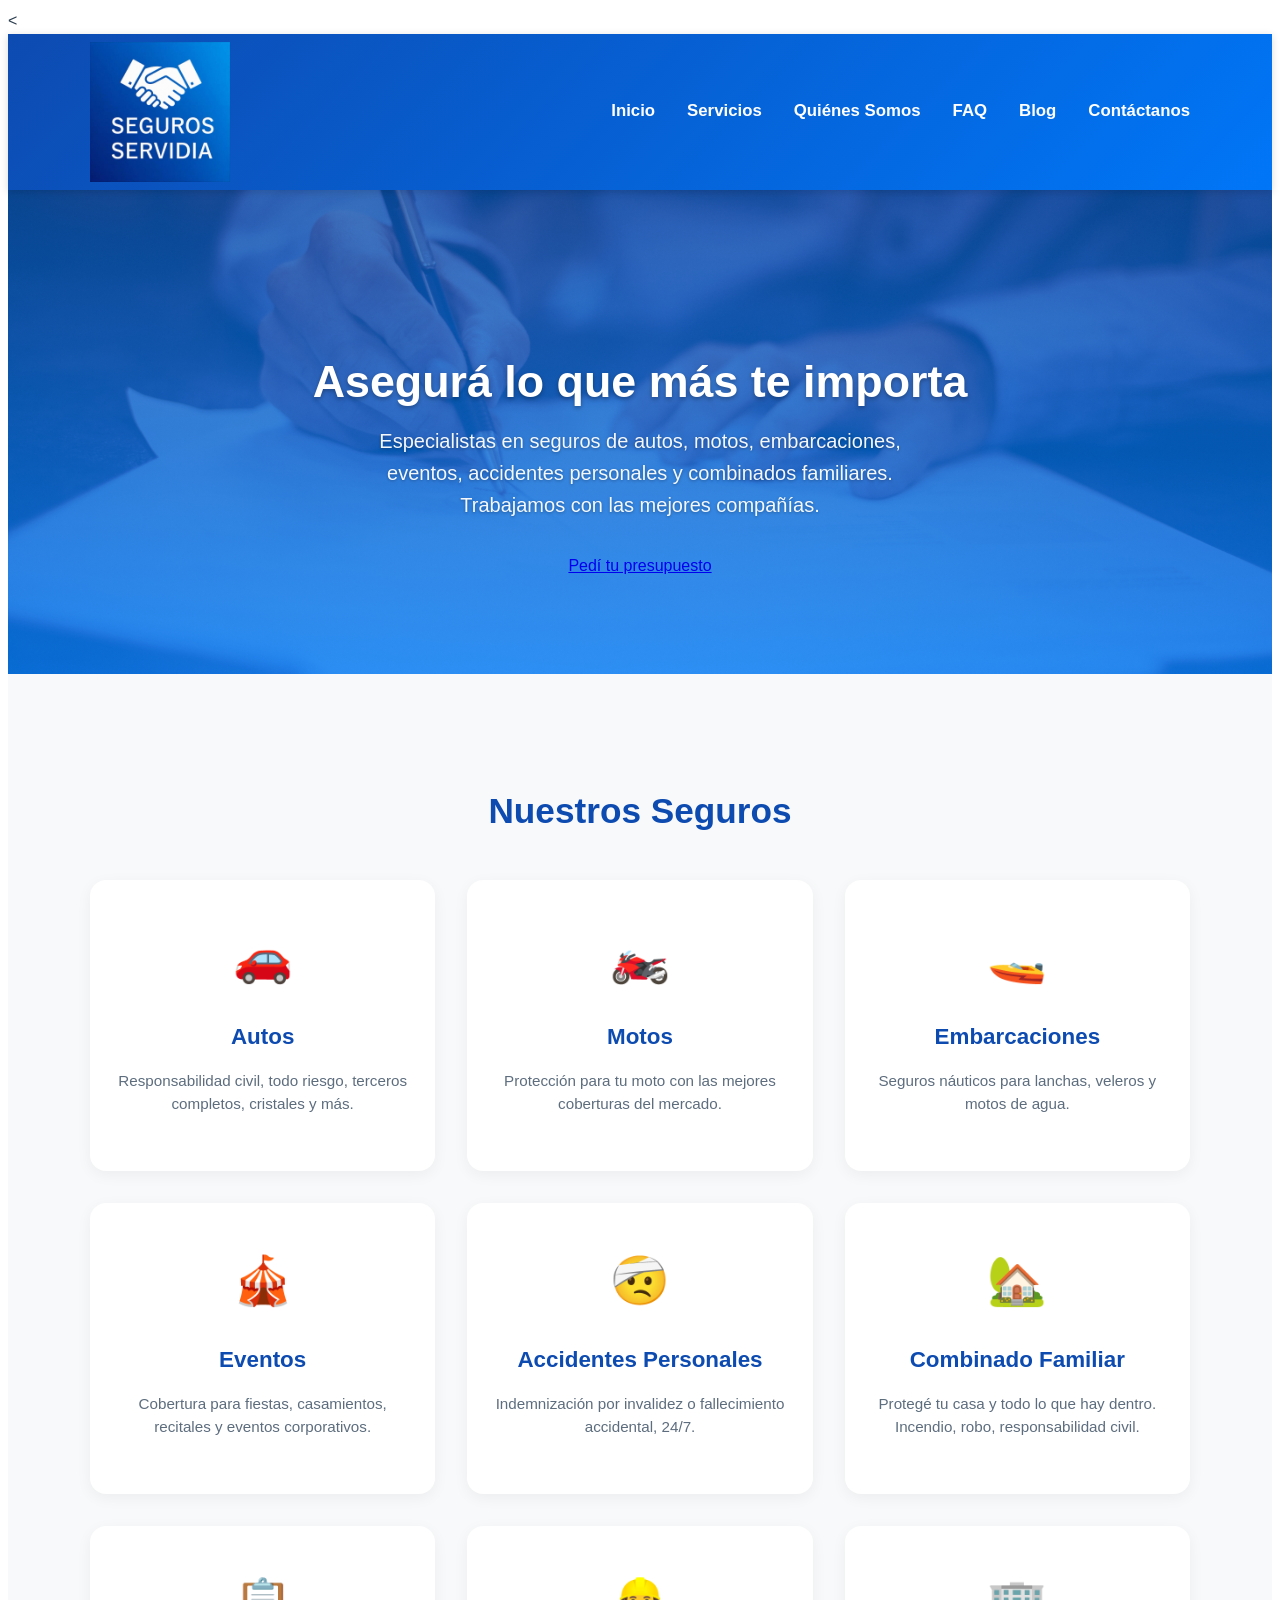
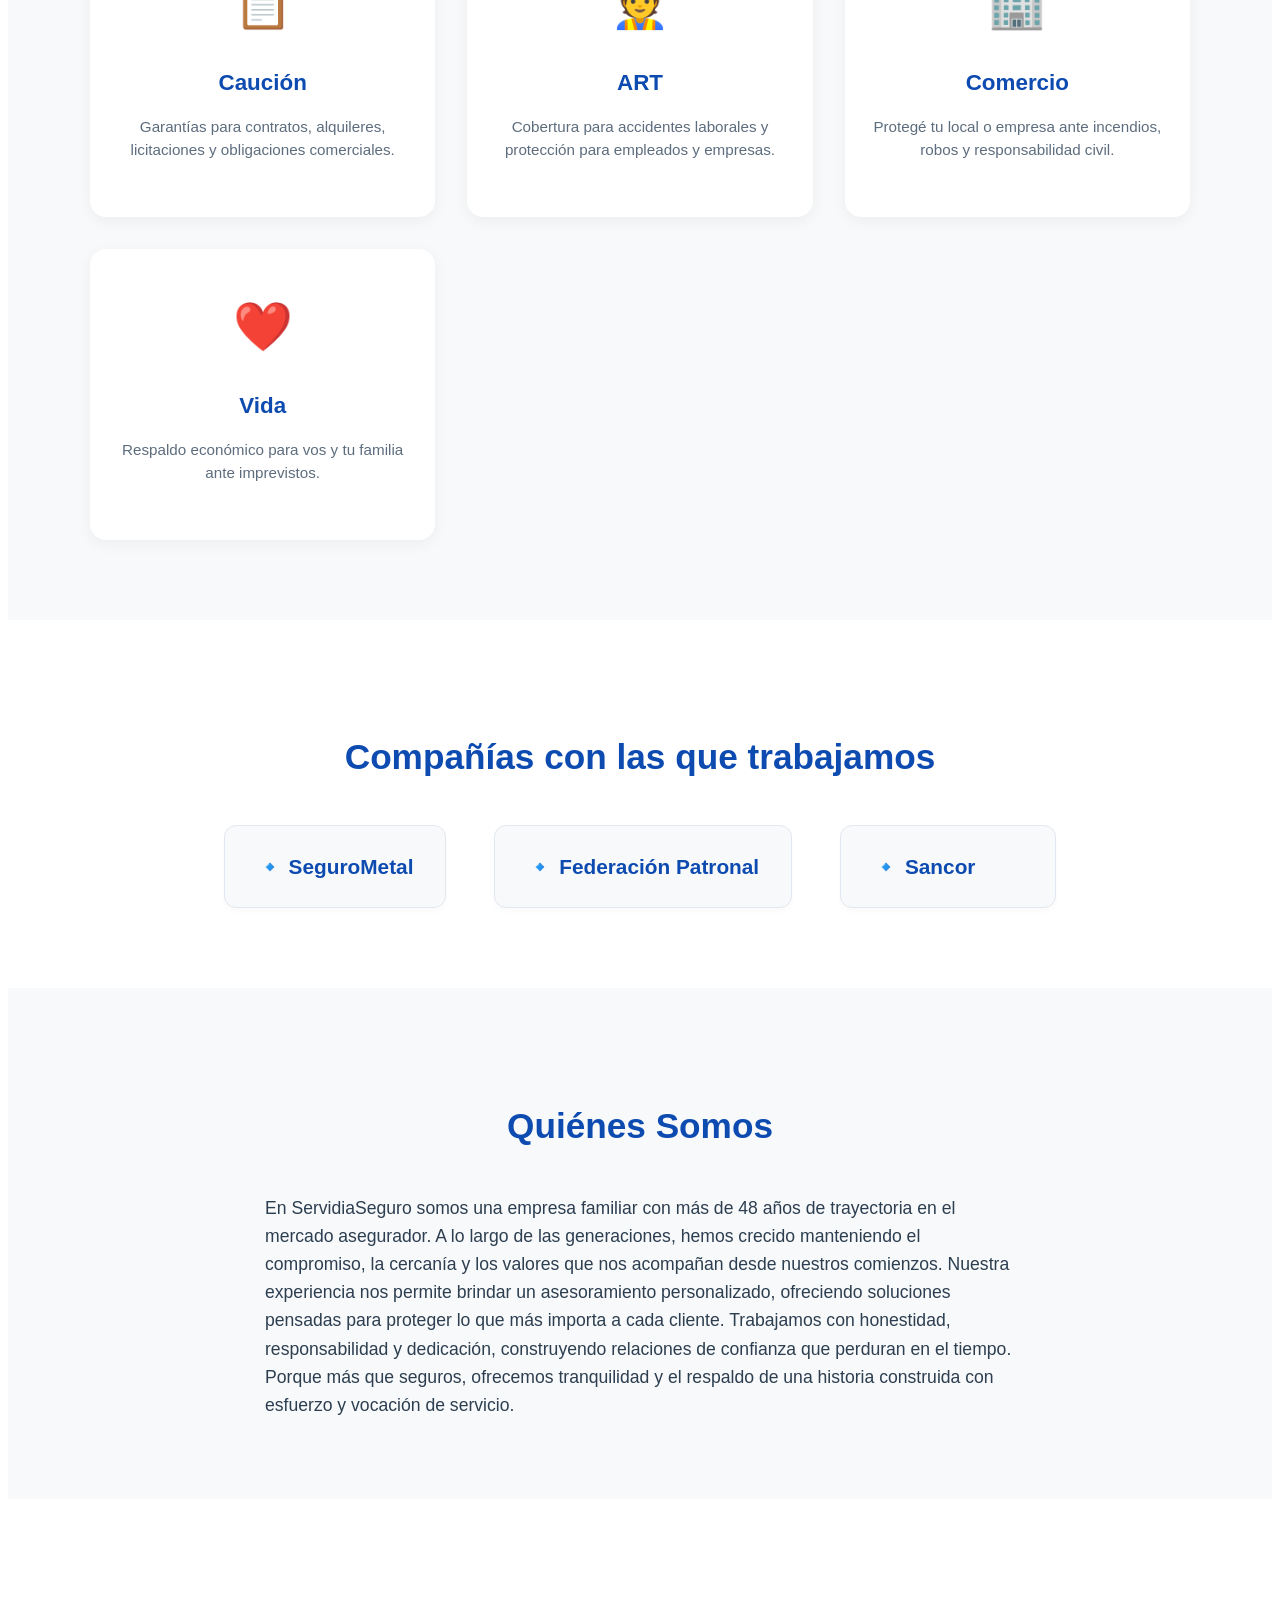
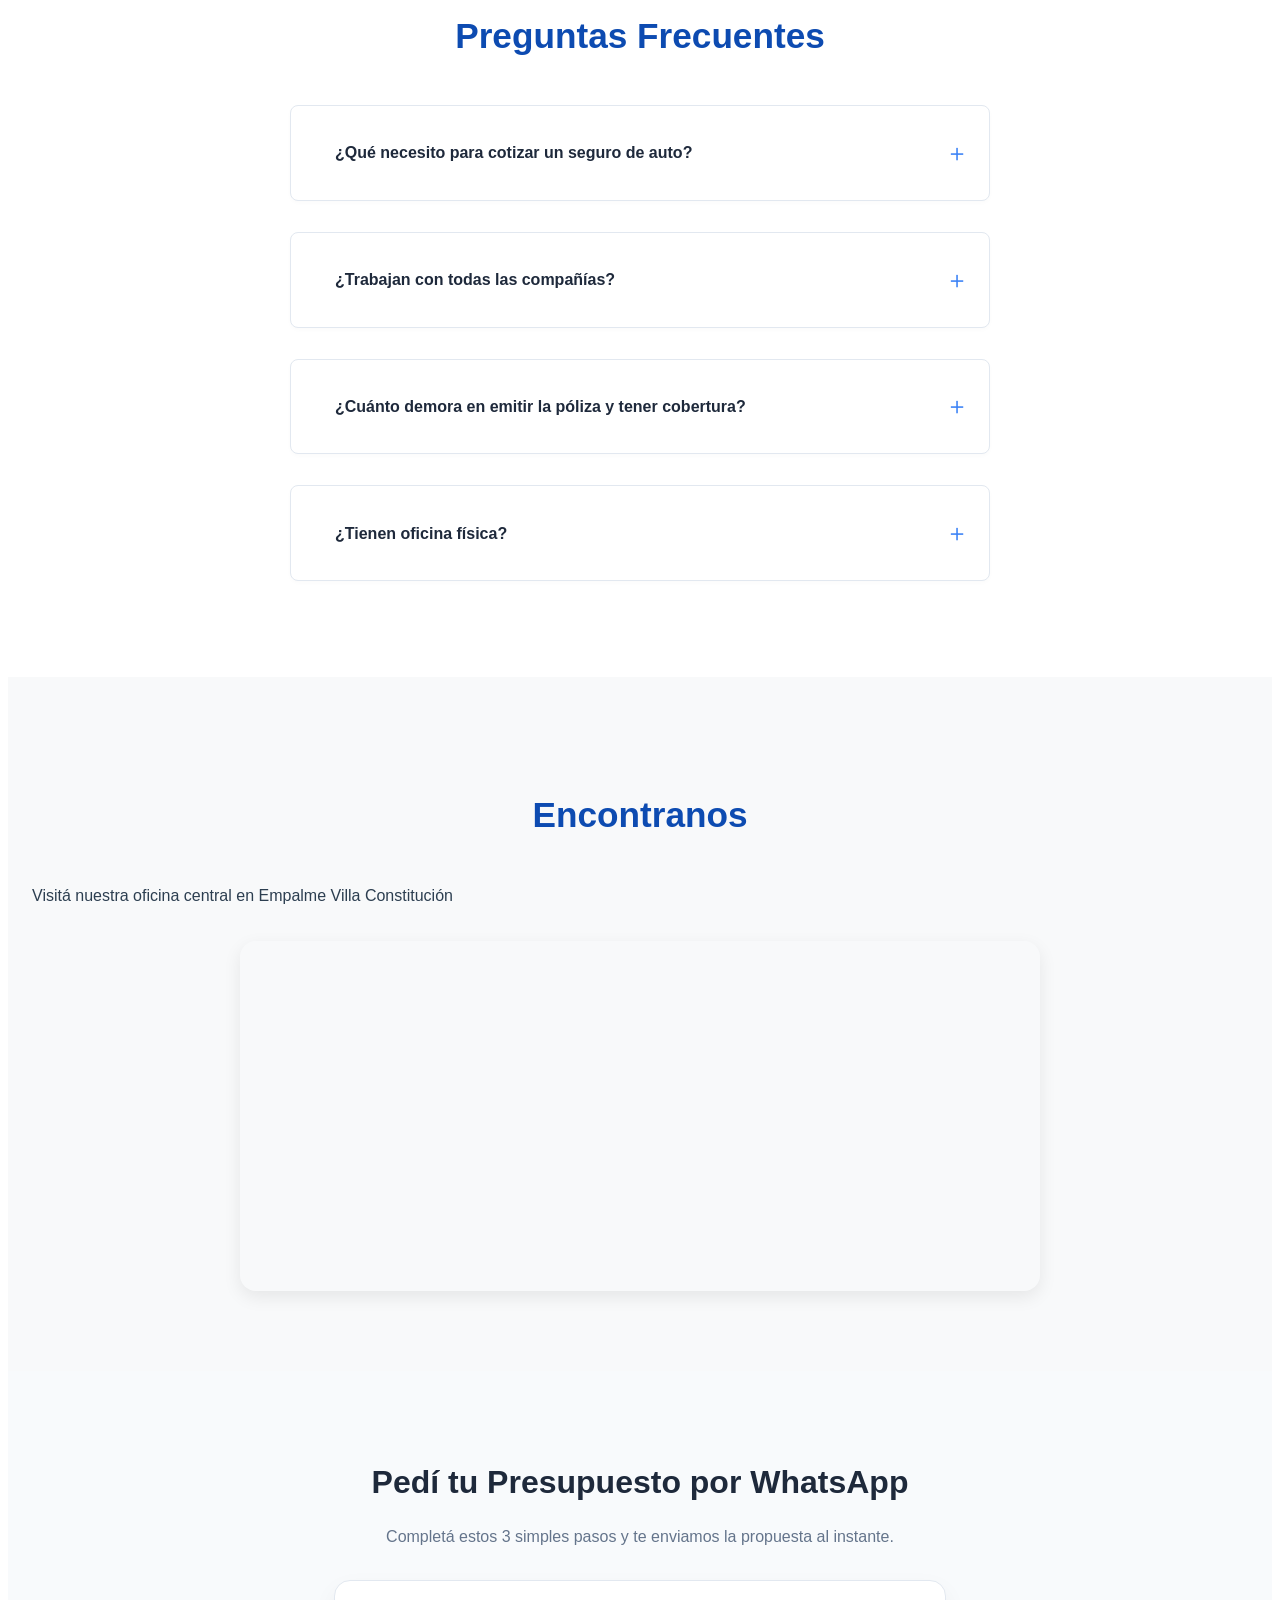
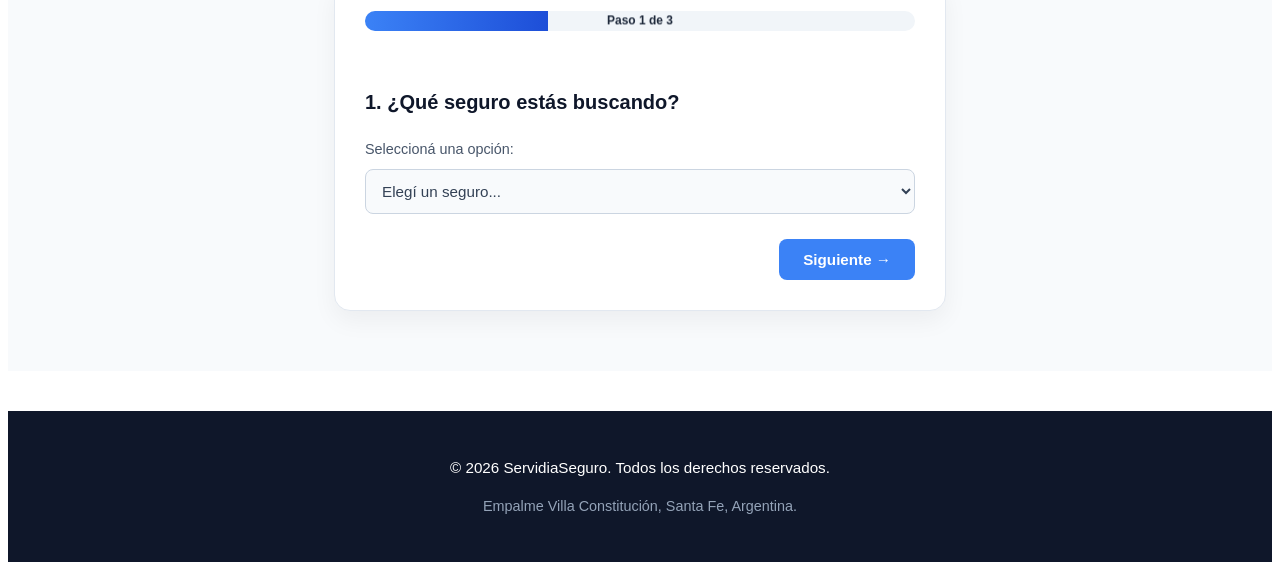
==== commit 696ab210: "Update index.html" ====
--- a/index.html
+++ b/index.html
@@ -440,7 +440,7 @@
                 var mensaje = document.getElementById('wa-mensaje').value;
                 var email = document.getElementById('wa-email').value;
 
-                var numeroWhatsApp = "+54 3364 63-3252"; 
+                var numeroWhatsApp = "543364633252"; 
 
                 var texto = "Hola Servidia Seguros, mi nombre es *" + nombre + "*.%0A" +
                             "Me interesa consultar por un seguro para *" + seguro + "*.%0A%0A" +
--- a/estilos.css
+++ b/estilos.css
@@ -418,4 +418,70 @@
 }
 .contacto-form .btn:hover {
     background: #0076f7;
-}+}
+
+/* --- FAQ ESTILO ACORDEÓN MODERNO --- */
+#faq .faq-container {
+    max-width: 700px;
+    margin: 0 auto;
+    display: flex;
+    flex-direction: column;
+    gap: 15px;
+}
+
+#faq details {
+    background: #ffffff;
+    border: 1px solid #e2e8f0;
+    border-radius: 8px;
+    padding: 15px 20px;
+    transition: all 0.3s ease;
+    box-shadow: 0 2px 4px rgba(0,0,0,0.02);
+}
+
+#faq details[open] {
+    border-color: #3b82f6;
+    box-shadow: 0 4px 12px rgba(59, 130, 246, 0.08);
+}
+
+#faq summary {
+    font-weight: 600;
+    color: #1e293b;
+    cursor: pointer;
+    outline: none;
+    font-size: 1rem;
+    list-style: none; /* Quita la flecha fea por defecto */
+    position: relative;
+    padding-right: 25px;
+}
+
+/* Añade un indicador "+" moderno */
+#faq summary::after {
+    content: "＋";
+    position: absolute;
+    right: 0;
+    top: 50%;
+    transform: translateY(-50%);
+    color: #3b82f6;
+    transition: transform 0.3s ease;
+}
+
+#faq details[open] summary::after {
+    content: "－";
+    color: #1d4ed8;
+}
+
+#faq .faq-respuesta {
+    margin-top: 12px;
+    padding-top: 12px;
+    border-top: 1px dashed #e2e8f0;
+    color: #475569;
+    font-size: 0.95rem;
+    line-height: 1.6;
+}
+
+body {
+    font-family: -apple-system, BlinkMacSystemFont, "Segoe UI", Roboto, Helvetica, Arial, sans-serif;
+    -webkit-font-smoothing: antialiased;
+    -moz-osx-font-smoothing: grayscale;
+    scroll-behavior: smooth; /* Hace que al hacer clic en los menús la pantalla se deslice suavemente */
+}
